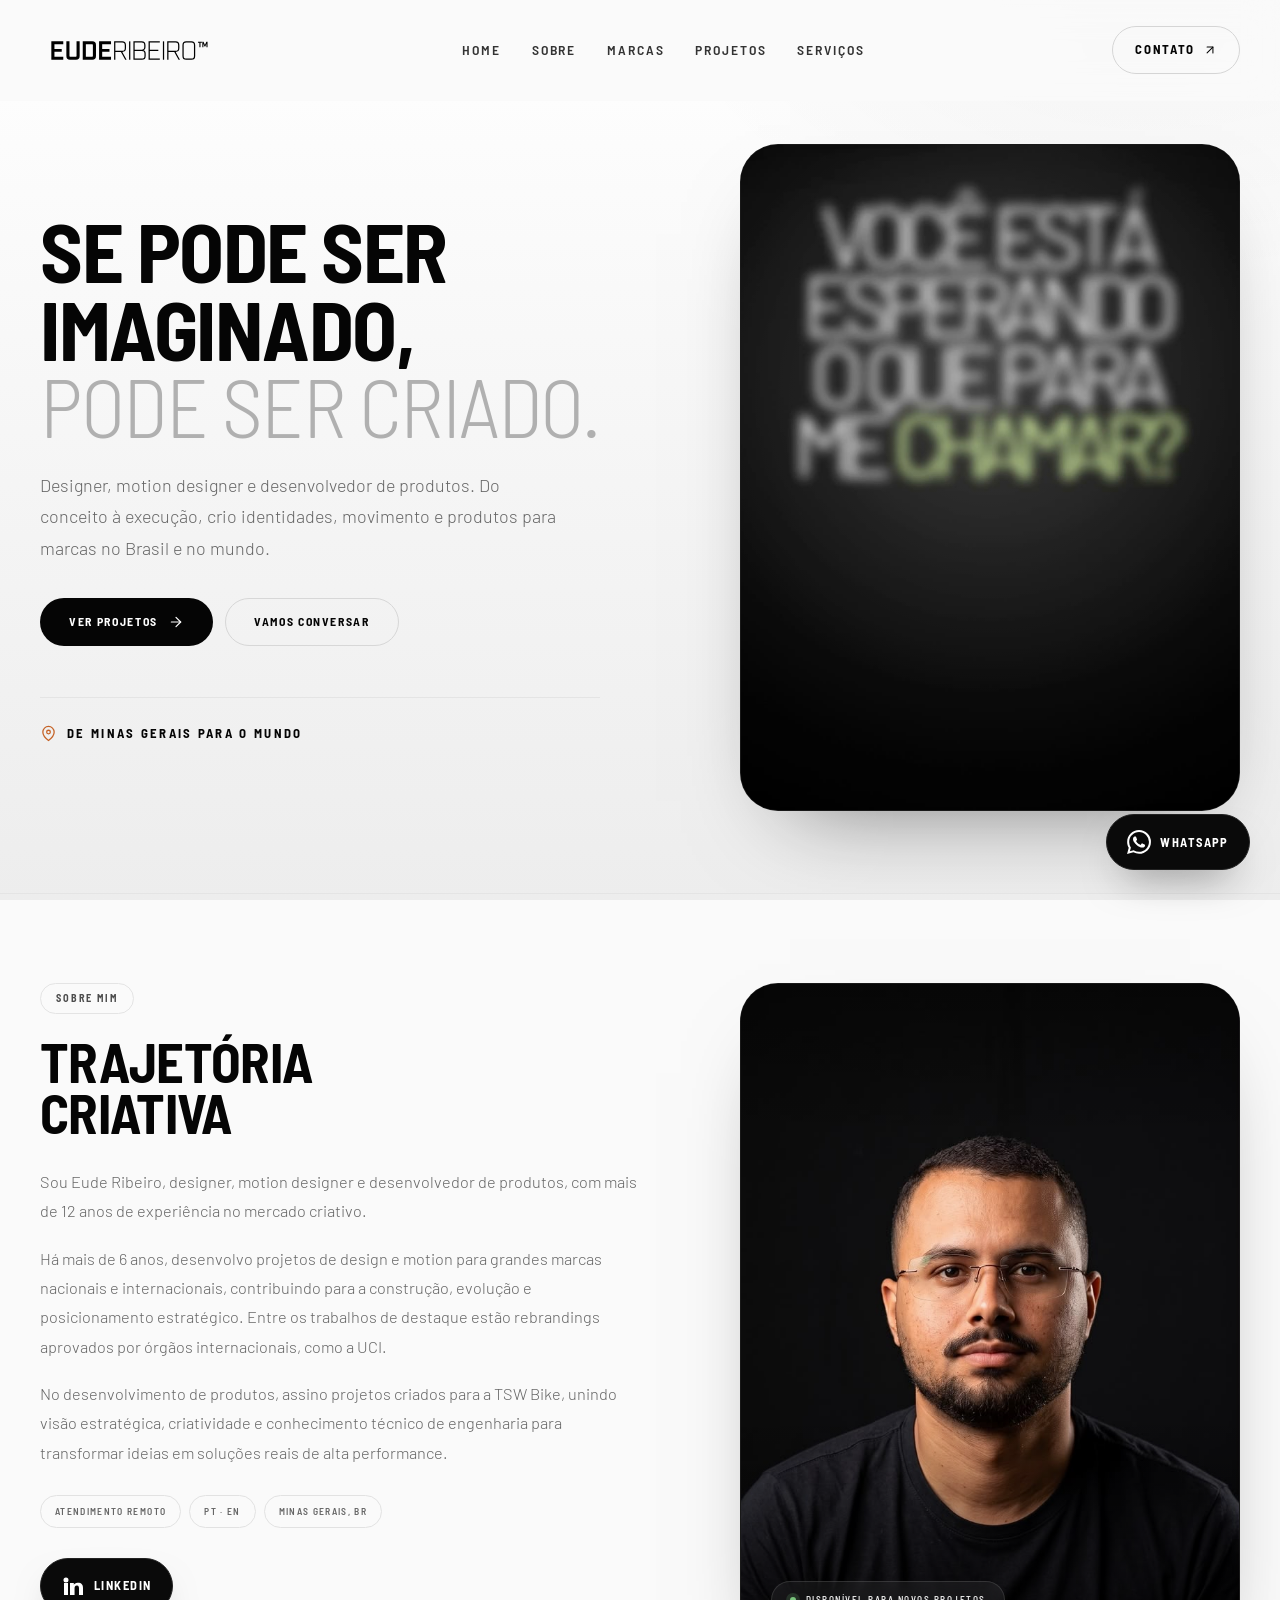
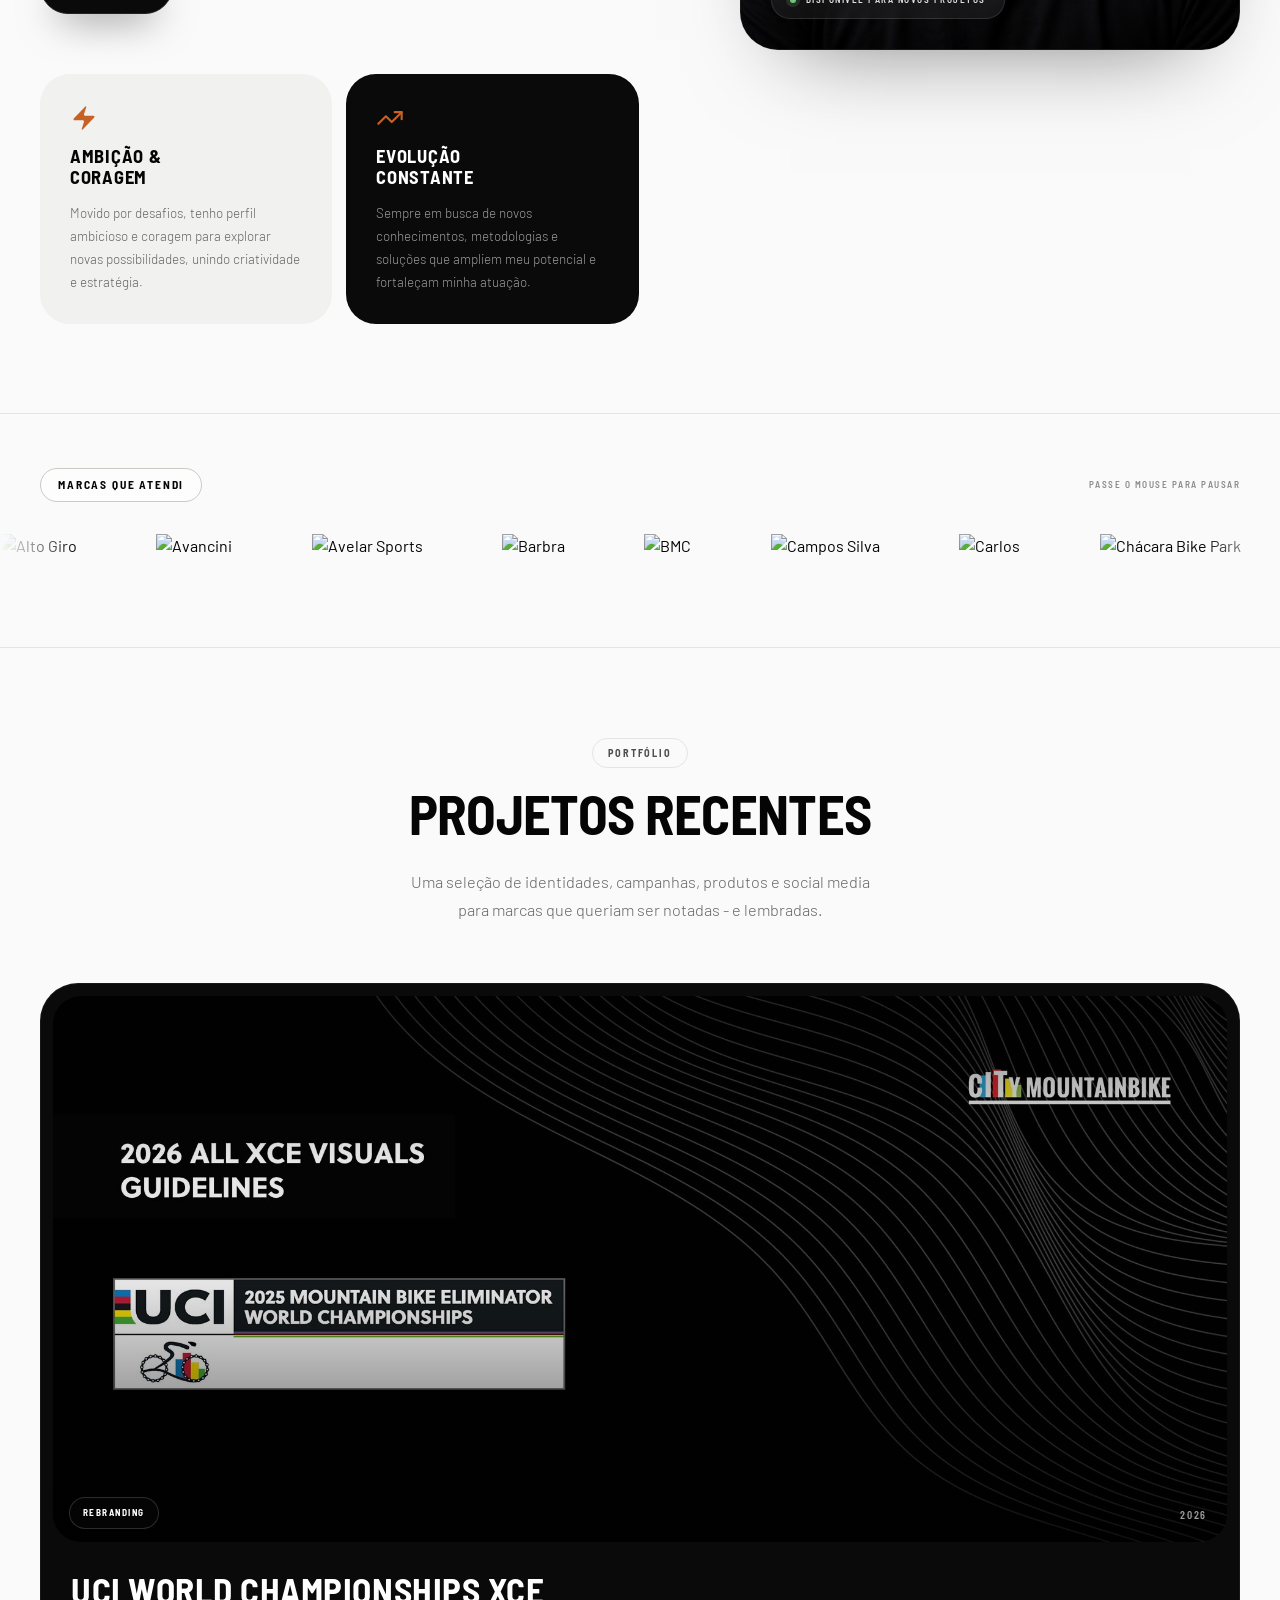
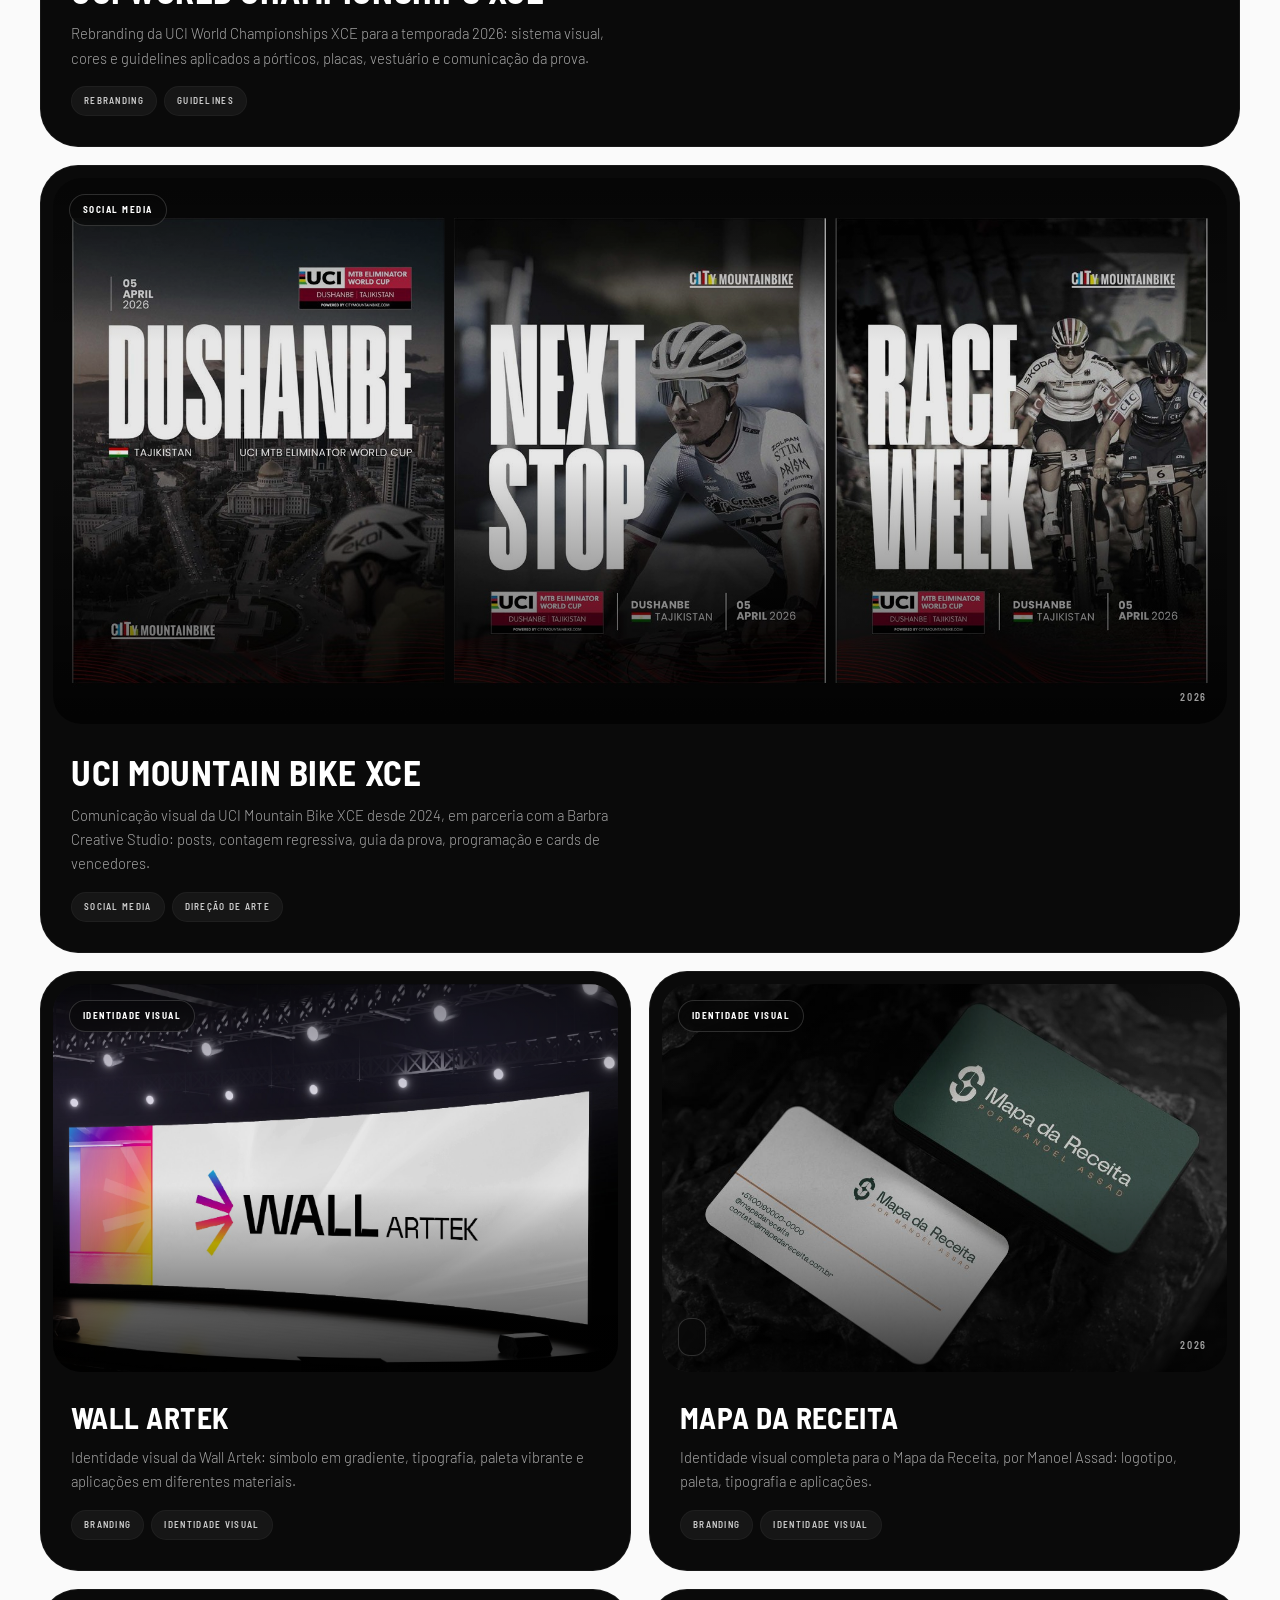
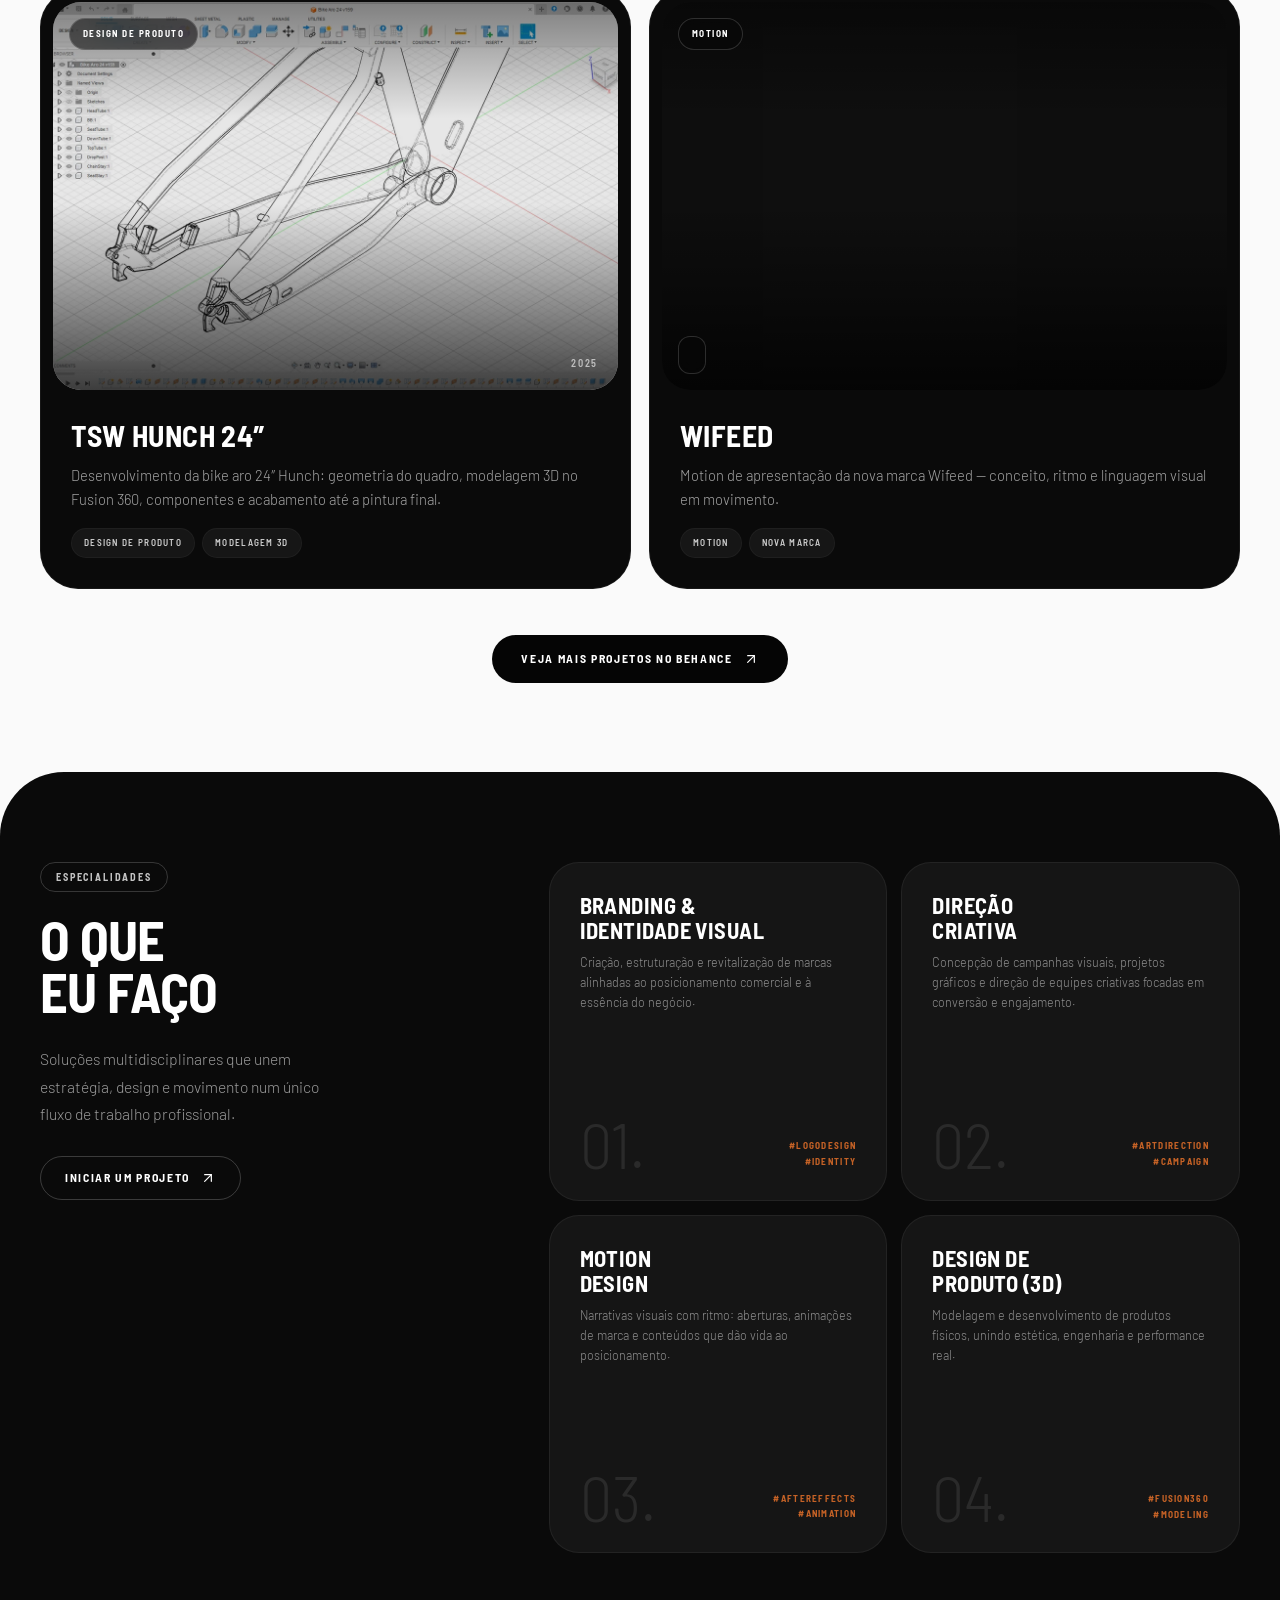
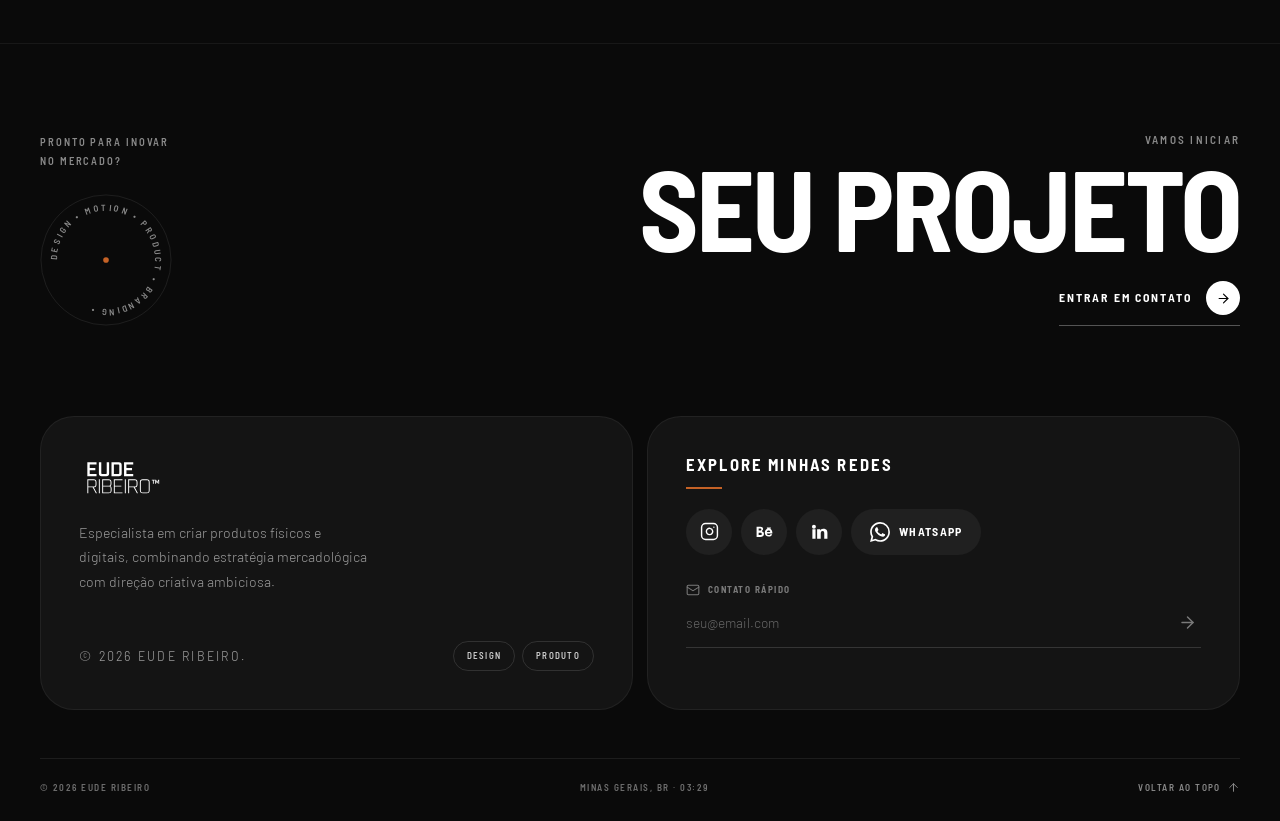
==== index.html @ 4e2e4e96 "Add files via upload" ====
<!DOCTYPE html>
<html lang="pt-BR">
<head>
  <meta charset="utf-8" />
  <meta name="viewport" content="width=device-width, initial-scale=1" />
  <title>Eude Ribeiro — Designer, Motion &amp; Product Dev.</title>
  <meta name="description" content="Portfólio de Eude Ribeiro — designer, motion designer e desenvolvedor de produtos. Mais de 12 anos criando identidades, campanhas e produtos para marcas nacionais e internacionais." />
  <meta name="author" content="Eude Ribeiro" />
  <meta name="robots" content="index, follow" />
  <meta name="theme-color" content="#FAFAFA" />
  <link rel="canonical" href="https://euderibeiro.com.br/" />

  <!-- Ativa os estados de animação apenas quando há JS -->
  <script>document.documentElement.classList.add("js");</script>

  <!-- Open Graph / Twitter -->
  <meta property="og:title" content="Eude Ribeiro — Designer, Motion &amp; Product Dev." />
  <meta property="og:description" content="Mais de 12 anos criando identidades, campanhas e produtos para marcas nacionais e internacionais." />
  <meta property="og:type" content="website" />
  <meta property="og:url" content="https://euderibeiro.com.br/" />
  <meta property="og:site_name" content="Eude Ribeiro™" />
  <meta property="og:locale" content="pt_BR" />
  <meta property="og:image" content="https://euderibeiro.com.br/og-image.png" />
  <meta property="og:image:width" content="1200" />
  <meta property="og:image:height" content="630" />
  <meta property="og:image:alt" content="Eude Ribeiro — designer, motion e desenvolvimento de produtos" />
  <meta name="twitter:card" content="summary_large_image" />
  <meta name="twitter:title" content="Eude Ribeiro — Designer, Motion &amp; Product Dev." />
  <meta name="twitter:description" content="Mais de 12 anos criando identidades, campanhas e produtos para marcas nacionais e internacionais." />
  <meta name="twitter:image" content="https://euderibeiro.com.br/og-image.png" />

  <link rel="icon" href="assets/favicon.svg" type="image/svg+xml" />
  <link rel="preconnect" href="https://fonts.googleapis.com" />
  <link rel="preconnect" href="https://fonts.gstatic.com" crossorigin />
  <link href="https://fonts.googleapis.com/css2?family=Barlow+Semi+Condensed:wght@300;400;500;600;700;800&family=Barlow:wght@300;400;500;600&display=swap" rel="stylesheet" />
  <link rel="stylesheet" href="styles.css" />
  <script src="script.js" defer></script>

  <script type="application/ld+json">
  {
    "@context": "https://schema.org",
    "@type": "Person",
    "name": "Eude Ribeiro",
    "alternateName": "Eude Ribeiro™",
    "jobTitle": "Designer, Motion Designer e Desenvolvedor de Produtos",
    "url": "https://euderibeiro.com.br/",
    "image": "https://euderibeiro.com.br/og-image.png",
    "email": "eudejoviano@gmail.com",
    "address": {
      "@type": "PostalAddress",
      "addressRegion": "Minas Gerais",
      "addressCountry": "BR"
    },
    "sameAs": [
      "https://www.instagram.com/euderibeiro_/",
      "https://www.behance.net/euderibeiro",
      "https://www.linkedin.com/in/eude-ribeiro-1aa4b9189"
    ],
    "knowsAbout": ["Direção criativa", "Branding", "Identidade visual", "Motion design", "Design de produto", "Modelagem 3D"]
  }
  </script>
</head>
<body>
  <a class="skip-link" href="#main">Pular para o conteúdo</a>

  <!-- Símbolos de ícones -->
  <svg class="sprite" aria-hidden="true" focusable="false" xmlns="http://www.w3.org/2000/svg">
    <symbol id="i-arrow-right" viewBox="0 0 24 24"><path d="M5 12h14"/><path d="m12 5 7 7-7 7"/></symbol>
    <symbol id="i-arrow-up-right" viewBox="0 0 24 24"><path d="M7 7h10v10"/><path d="M7 17 17 7"/></symbol>
    <symbol id="i-arrow-up" viewBox="0 0 24 24"><path d="M12 19V5"/><path d="m5 12 7-7 7 7"/></symbol>
    <symbol id="i-menu" viewBox="0 0 24 24"><path d="M4 6h16"/><path d="M4 12h16"/><path d="M4 18h16"/></symbol>
    <symbol id="i-close" viewBox="0 0 24 24"><path d="M18 6 6 18"/><path d="m6 6 12 12"/></symbol>
    <symbol id="i-chevron-left" viewBox="0 0 24 24"><path d="m15 18-6-6 6-6"/></symbol>
    <symbol id="i-chevron-right" viewBox="0 0 24 24"><path d="m9 18 6-6-6-6"/></symbol>
    <symbol id="i-maximize" viewBox="0 0 24 24"><path d="M15 3h6v6"/><path d="M9 21H3v-6"/><path d="M21 3l-7 7"/><path d="M3 21l7-7"/></symbol>
    <symbol id="i-trending-up" viewBox="0 0 24 24"><path d="M22 7 13.5 15.5 8.5 10.5 2 17"/><path d="M16 7h6v6"/></symbol>
    <symbol id="i-mail" viewBox="0 0 24 24"><rect x="2" y="4" width="20" height="16" rx="2"/><path d="m22 7-8.97 5.7a1.94 1.94 0 0 1-2.06 0L2 7"/></symbol>
    <symbol id="i-zap" viewBox="0 0 24 24"><path d="M4 14a1 1 0 0 1-.78-1.63l9.9-10.2a.5.5 0 0 1 .86.46l-1.92 6.02A1 1 0 0 0 13 10h7a1 1 0 0 1 .78 1.63l-9.9 10.2a.5.5 0 0 1-.86-.46l1.92-6.02A1 1 0 0 0 11 14z"/></symbol>
    <symbol id="i-pin" viewBox="0 0 24 24"><path d="M20 10c0 6-8 12-8 12S4 16 4 10a8 8 0 0 1 16 0Z"/><circle cx="12" cy="10" r="2.6"/></symbol>
    <symbol id="i-instagram" viewBox="0 0 24 24"><rect x="2" y="2" width="20" height="20" rx="5"/><path d="M16 11.37A4 4 0 1 1 12.63 8 4 4 0 0 1 16 11.37z"/><path d="M17.5 6.5h.01"/></symbol>
    <symbol id="i-linkedin" viewBox="0 0 24 24"><path d="M4.98 3.5a2.5 2.5 0 1 1 0 5 2.5 2.5 0 0 1 0-5zM3 9h4v12H3zM9 9h3.8v1.7h.05c.53-1 1.83-2.05 3.77-2.05C20.7 8.65 22 10.6 22 14v7h-4v-6.2c0-1.48-.03-3.38-2.06-3.38-2.06 0-2.38 1.6-2.38 3.27V21H9z"/></symbol>
    <symbol id="i-behance" viewBox="0 0 24 24"><path d="M8.84 11.1c.9-.43 1.4-1.22 1.4-2.3 0-2.03-1.5-2.9-3.5-2.9H2v13h4.9c2.3 0 4.4-1.1 4.4-3.7 0-1.6-.8-2.7-2.46-3.1zM4.6 8.3h2c.8 0 1.4.3 1.4 1.2 0 .9-.6 1.2-1.5 1.2h-1.9V8.3zm2.2 8.2H4.6v-2.9h2.3c1 0 1.7.4 1.7 1.5 0 1.1-.8 1.4-1.8 1.4zM21.9 13.3c0-2.9-1.6-5.1-4.6-5.1-2.9 0-4.9 2.1-4.9 5.1 0 3 1.9 5.1 5 5.1 2.2 0 3.8-1.1 4.3-3h-2.4c-.2.7-1 1.1-1.9 1.1-1.3 0-2.2-.7-2.4-2.1h6.9v-1.1zm-6.9-.8c.2-1.2 1-1.9 2.2-1.9 1.3 0 2 .8 2.1 1.9h-4.3zM15 6.9h5v1.4h-5z"/></symbol>
    <symbol id="i-whatsapp" viewBox="0 0 24 24"><path d="M17.472 14.382c-.297-.149-1.758-.867-2.03-.967-.273-.099-.471-.148-.67.15-.197.297-.767.966-.94 1.164-.173.199-.347.223-.644.075-.297-.15-1.255-.463-2.39-1.475-.883-.788-1.48-1.761-1.653-2.059-.173-.297-.018-.458.13-.606.134-.133.298-.347.446-.52.149-.174.198-.298.298-.497.099-.198.05-.371-.025-.52-.075-.149-.669-1.612-.916-2.207-.242-.579-.487-.5-.669-.51-.173-.008-.371-.01-.57-.01-.198 0-.52.074-.792.372-.272.297-1.04 1.016-1.04 2.479 0 1.462 1.065 2.875 1.213 3.074.149.198 2.096 3.2 5.077 4.487.709.306 1.262.489 1.694.625.712.227 1.36.195 1.871.118.571-.085 1.758-.719 2.006-1.413.248-.694.248-1.289.173-1.413-.074-.124-.272-.198-.57-.347m-5.421 7.403h-.004a9.87 9.87 0 0 1-5.031-1.378l-.361-.214-3.741.982.998-3.648-.235-.374a9.86 9.86 0 0 1-1.51-5.26c.001-5.45 4.436-9.884 9.888-9.884 2.64 0 5.122 1.03 6.988 2.898a9.825 9.825 0 0 1 2.893 6.994c-.003 5.45-4.437 9.884-9.885 9.884m8.413-18.297A11.815 11.815 0 0 0 12.05 0C5.495 0 .16 5.335.157 11.892c0 2.096.547 4.142 1.588 5.945L.057 24l6.305-1.654a11.882 11.882 0 0 0 5.683 1.448h.005c6.554 0 11.89-5.335 11.893-11.893a11.821 11.821 0 0 0-3.48-8.413Z"/></symbol>
  </svg>

  <!-- NAVEGAÇÃO -->
  <header class="site-nav" id="site-nav">
    <div class="wrap nav-inner">
      <a class="brand" href="#top" aria-label="Eude Ribeiro — início">
        <img src="assets/logo-eude-horizontal.svg" alt="Eude Ribeiro" width="461" height="135" />
      </a>

      <nav class="nav-links" aria-label="Navegação principal">
        <a href="#top">Home</a>
        <a href="#about">Sobre</a>
        <a href="#brands">Marcas</a>
        <a href="#works">Projetos</a>
        <a href="#services">Serviços</a>
      </nav>

      <div class="nav-meta">
        <a class="pill-link" href="#contact">
          Contato
          <svg class="icon" aria-hidden="true"><use href="#i-arrow-up-right"/></svg>
        </a>
      </div>

      <button class="nav-toggle" id="nav-toggle" type="button" aria-expanded="false" aria-controls="mobile-menu">
        <svg class="icon" aria-hidden="true"><use href="#i-menu"/></svg>
        <span>Menu</span>
      </button>
    </div>
  </header>

  <!-- MENU MOBILE -->
  <div class="mobile-menu" id="mobile-menu" aria-hidden="true">
    <div class="mobile-menu-inner">
      <div class="mobile-menu-head">
        <a class="mobile-brand" href="#top" aria-label="Eude Ribeiro — início">
          <img src="assets/logo-eude-horizontal.svg" alt="Eude Ribeiro" width="461" height="135" />
        </a>
        <button class="mobile-close" id="mobile-close" type="button" aria-label="Fechar menu">
          <svg class="icon" aria-hidden="true"><use href="#i-close"/></svg>
        </button>
      </div>

      <nav class="mobile-links" aria-label="Navegação mobile">
        <a href="#top"><span>01</span>Home</a>
        <a href="#about"><span>02</span>Sobre</a>
        <a href="#brands"><span>03</span>Marcas</a>
        <a href="#works"><span>04</span>Projetos</a>
        <a href="#services"><span>05</span>Serviços</a>
        <a href="#contact"><span>06</span>Contato</a>
      </nav>

      <div class="mobile-menu-foot">
        <a href="mailto:eudejoviano@gmail.com">eudejoviano@gmail.com</a>
        <div class="mobile-socials">
          <a href="https://www.instagram.com/euderibeiro_/" target="_blank" rel="noopener noreferrer" aria-label="Instagram"><svg class="icon" aria-hidden="true"><use href="#i-instagram"/></svg></a>
          <a href="https://www.behance.net/euderibeiro" target="_blank" rel="noopener noreferrer" aria-label="Behance"><svg class="icon icon--fill" aria-hidden="true"><use href="#i-behance"/></svg></a>
          <a href="https://www.linkedin.com/in/eude-ribeiro-1aa4b9189" target="_blank" rel="noopener noreferrer" aria-label="LinkedIn"><svg class="icon icon--fill" aria-hidden="true"><use href="#i-linkedin"/></svg></a>
        </div>
        <p>Minas Gerais, BR · PT / EN</p>
      </div>
    </div>
  </div>

  <main id="main">
    <span id="top" class="anchor-top" aria-hidden="true"></span>

    <!-- HERO -->
    <section class="hero" aria-label="Apresentação">
      <div class="wrap">
        <div class="hero-grid">
          <div class="hero-copy">
            <h1 class="hero-title">
              <span class="hero-line"><span class="hero-line-in">Se pode ser</span></span>
              <span class="hero-line"><span class="hero-line-in">imaginado,</span></span>
              <span class="hero-line"><span class="hero-line-in hero-line-in--muted">pode ser criado.</span></span>
            </h1>

            <p class="hero-sub">Designer, motion designer e desenvolvedor de produtos. Do conceito à execução, crio identidades, movimento e produtos para marcas no Brasil e no mundo.</p>

            <div class="hero-actions">
              <a class="btn btn--dark" href="#works">
                Ver projetos
                <svg class="icon" aria-hidden="true"><use href="#i-arrow-right"/></svg>
              </a>
              <a class="btn btn--ghost" href="#contact">Vamos conversar</a>
            </div>

            <p class="hero-place">
              <svg class="icon" aria-hidden="true"><use href="#i-pin"/></svg>
              De Minas Gerais para o mundo
            </p>
          </div>

          <div class="hero-visual">
            <div class="hero-glow" aria-hidden="true"></div>

            <!-- MOTION do topo em loop -->
            <video class="hero-motion" src="assets/video/hero-motion.mp4" poster="assets/video/hero-motion-poster.jpg" autoplay muted loop playsinline preload="auto" aria-hidden="true" tabindex="-1"></video>
          </div>
        </div>
      </div>
    </section>

    <!-- SOBRE -->
    <section class="section about" id="about">
      <div class="wrap">
        <div class="about-grid">
          <div class="reveal reveal--left">
            <span class="tag">Sobre mim</span>
            <h2 class="section-title">Trajetória<br />criativa</h2>

            <div class="about-texts">
              <p>Sou Eude Ribeiro, designer, motion designer e desenvolvedor de produtos, com mais de 12 anos de experiência no mercado criativo.</p>
              <p>Há mais de 6 anos, desenvolvo projetos de design e motion para grandes marcas nacionais e internacionais, contribuindo para a construção, evolução e posicionamento estratégico. Entre os trabalhos de destaque estão rebrandings aprovados por órgãos internacionais, como a UCI.</p>
              <p>No desenvolvimento de produtos, assino projetos criados para a TSW Bike, unindo visão estratégica, criatividade e conhecimento técnico de engenharia para transformar ideias em soluções reais de alta performance.</p>
            </div>

            <ul class="about-facts">
              <li>Atendimento remoto</li>
              <li>PT · EN</li>
              <li>Minas Gerais, BR</li>
            </ul>

            <a class="btn-social" href="https://www.linkedin.com/in/eude-ribeiro-1aa4b9189" target="_blank" rel="noopener noreferrer" aria-label="LinkedIn de Eude Ribeiro (abre em nova aba)">
              <svg class="icon icon--fill" aria-hidden="true"><use href="#i-linkedin"/></svg>
              <span class="btn-social-label">LinkedIn</span>
            </a>
          </div>

          <figure class="about-photo reveal reveal--scale">
            <div class="hero-photo">
              <img class="hero-photo-img" src="assets/eude-ribeiro.jpeg" alt="Retrato do designer Eude Ribeiro" width="714" height="1280" loading="lazy" decoding="async" />
            </div>
            <figcaption class="hero-status"><span class="pulse" aria-hidden="true"></span>Disponível para novos projetos</figcaption>
          </figure>

          <div class="about-cards">
            <article class="info-card reveal reveal--scale" style="--d: .05s">
              <svg class="icon icon--fill info-icon" aria-hidden="true"><use href="#i-zap"/></svg>
              <h3>Ambição &amp;<br />Coragem</h3>
              <p>Movido por desafios, tenho perfil ambicioso e coragem para explorar novas possibilidades, unindo criatividade e estratégia.</p>
            </article>

            <article class="info-card info-card--dark reveal reveal--scale" style="--d: .12s">
              <svg class="icon info-icon" aria-hidden="true"><use href="#i-trending-up"/></svg>
              <h3>Evolução<br />constante</h3>
              <p>Sempre em busca de novos conhecimentos, metodologias e soluções que ampliem meu potencial e fortaleçam minha atuação.</p>
            </article>
          </div>
        </div>
      </div>
    </section>

    <!-- MARCAS -->
    <section class="brands reveal" id="brands" aria-labelledby="brands-title">
      <div class="wrap brands-head">
        <span class="tag" id="brands-title">Marcas que atendi</span>
        <span class="brands-note">Passe o mouse para pausar</span>
      </div>

      <div class="marquee" role="region" aria-label="Marcas com as quais já trabalhei">
        <div class="marquee-track" id="marquee-track">
          <ul class="marquee-group" id="marquee-group">
            <li><img src="assets/brands/alto-giro.svg" alt="Alto Giro" height="56" loading="lazy" /></li>
            <li><img src="assets/brands/avancini.svg" alt="Avancini" height="56" loading="lazy" /></li>
            <li><img src="assets/brands/avelar.svg" alt="Avelar Sports" height="56" loading="lazy" /></li>
            <li><img src="assets/brands/barbra.svg" alt="Barbra" height="56" loading="lazy" /></li>
            <li><img src="assets/brands/bmc.svg" alt="BMC" height="56" loading="lazy" /></li>
            <li><img src="assets/brands/campos-silva.svg" alt="Campos Silva" height="56" loading="lazy" /></li>
            <li><img src="assets/brands/carlos.svg" alt="Carlos" height="56" loading="lazy" /></li>
            <li><img src="assets/brands/chacara-bk-pk.svg" alt="Chácara Bike Park" height="56" loading="lazy" /></li>
            <li><img src="assets/brands/cmb.svg" alt="CMB" height="56" loading="lazy" /></li>
            <li><img src="assets/brands/congresso-mineiro.svg" alt="Congresso Mineiro" height="56" loading="lazy" /></li>
            <li><img src="assets/brands/fuse.svg" alt="Fuse" height="56" loading="lazy" /></li>
            <li><img src="assets/brands/hotel-chacara.svg" alt="Hotel Chácara" height="56" loading="lazy" /></li>
            <li><img src="assets/brands/ibi.svg" alt="IBI" height="56" loading="lazy" /></li>
            <li><img src="assets/brands/ju-albuquerque.svg" alt="Ju Albuquerque" height="56" loading="lazy" /></li>
            <li><img src="assets/brands/mapa.svg" alt="Mapa da Receita" height="56" loading="lazy" /></li>
            <li><img src="assets/brands/mtb90.svg" alt="MTB90" height="56" loading="lazy" /></li>
            <li><img src="assets/brands/phama.svg" alt="Phama" height="56" loading="lazy" /></li>
            <li><img src="assets/brands/santo-luxo.svg" alt="Santo Luxo" height="56" loading="lazy" /></li>
            <li><img src="assets/brands/solifes.svg" alt="Solifes" height="56" loading="lazy" /></li>
            <li><img src="assets/brands/uci.svg" alt="UCI" height="56" loading="lazy" /></li>
            <li><img src="assets/brands/wall.svg" alt="Wall" height="56" loading="lazy" /></li>
            <li><img src="assets/brands/wifeed.svg" alt="Wifeed" height="56" loading="lazy" /></li>
            <li><img src="assets/brands/zeca.svg" alt="Zeca" height="56" loading="lazy" /></li>
          </ul>
        </div>
      </div>
    </section>

    <!-- PROJETOS -->
    <section class="section works" id="works">
      <div class="wrap">
        <div class="works-head reveal">
          <div class="works-head-inner">
            <span class="tag">Portfólio</span>
            <h2 class="section-title">Projetos recentes</h2>
            <p class="works-intro">Uma seleção de identidades, campanhas, produtos e social media para marcas que queriam ser notadas - e lembradas.</p>
          </div>
        </div>

        <div class="projects-grid">
          <!-- UCI World Championships XCE -->
          <a class="project project--wide reveal reveal--scale" href="#projeto-uci-worlds" data-project="worlds" aria-haspopup="dialog">
            <div class="project-cover project-cover--left">
              <img src="assets/projects/uci-worlds/cover.jpg" alt="Capa do guideline de identidade visual da UCI World Championships XCE 2026" width="1920" height="893" loading="lazy" decoding="async" />
              <span class="cover-grad" aria-hidden="true"></span>
              <span class="cover-badge">Rebranding</span>
              <span class="cover-year">2026</span>
              <span class="cover-open" aria-hidden="true"><svg class="icon"><use href="#i-maximize"/></svg></span>
            </div>
            <div class="project-body">
              <h3>UCI World Championships XCE</h3>
              <p class="project-desc">Rebranding da UCI World Championships XCE para a temporada 2026: sistema visual, cores e guidelines aplicados a pórticos, placas, vestuário e comunicação da prova.</p>
              <div class="project-tags">
                <span>Rebranding</span>
                <span>Guidelines</span>
              </div>
            </div>
          </a>

          <!-- UCI Mountain Bike XCE -->
          <a class="project project--wide reveal reveal--scale" href="#projeto-uci" data-project="uci" aria-haspopup="dialog">
            <div class="project-cover">
              <img src="assets/projects/uci/cover.jpg" alt="Posts de social media da etapa de Dushanbe, no Tajiquistão, da UCI MTB Eliminator World Cup" width="1920" height="893" loading="lazy" decoding="async" />
              <span class="cover-grad" aria-hidden="true"></span>
              <span class="cover-badge">Social media</span>
              <span class="cover-year">2026</span>
              <span class="cover-open" aria-hidden="true"><svg class="icon"><use href="#i-maximize"/></svg></span>
            </div>
            <div class="project-body">
              <h3>UCI Mountain Bike XCE</h3>
              <p class="project-desc">Comunicação visual da UCI Mountain Bike XCE desde 2024, em parceria com a Barbra Creative Studio: posts, contagem regressiva, guia da prova, programação e cards de vencedores.</p>
              <div class="project-tags">
                <span>Social media</span>
                <span>Direção de arte</span>
              </div>
            </div>
          </a>

          <!-- Wall Artek -->
          <a class="project reveal reveal--scale" href="#projeto-wall" data-project="wall" aria-haspopup="dialog">
            <div class="project-cover">
              <img src="assets/projects/wall/01.jpg" alt="Identidade visual da Wall Artek exibida em um painel de LED no palco" width="1920" height="1081" loading="lazy" decoding="async" />
              <span class="cover-grad" aria-hidden="true"></span>
              <span class="cover-badge">Identidade visual</span>
              <span class="cover-open" aria-hidden="true"><svg class="icon"><use href="#i-maximize"/></svg></span>
            </div>
            <div class="project-body">
              <h3>Wall Artek</h3>
              <p class="project-desc">Identidade visual da Wall Artek: símbolo em gradiente, tipografia, paleta vibrante e aplicações em diferentes materiais.</p>
              <div class="project-tags">
                <span>Branding</span>
                <span>Identidade visual</span>
              </div>
            </div>
          </a>

          <!-- Mapa da Receita -->
          <a class="project reveal reveal--scale" href="#projeto-mapa" data-project="mapa" aria-haspopup="dialog">
            <div class="project-cover">
              <img src="assets/projects/mapa/cover.jpg" alt="Cartões de visita da identidade visual Mapa da Receita" width="1280" height="720" loading="lazy" decoding="async" />
              <span class="cover-grad" aria-hidden="true"></span>
              <span class="cover-badge">Identidade visual</span>
              <span class="cover-brand"><img src="assets/brands/mapa.svg" alt="" aria-hidden="true" /></span>
              <span class="cover-year">2026</span>
              <span class="cover-open" aria-hidden="true"><svg class="icon"><use href="#i-maximize"/></svg></span>
            </div>
            <div class="project-body">
              <h3>Mapa da Receita</h3>
              <p class="project-desc">Identidade visual completa para o Mapa da Receita, por Manoel Assad: logotipo, paleta, tipografia e aplicações.</p>
              <div class="project-tags">
                <span>Branding</span>
                <span>Identidade visual</span>
              </div>
            </div>
          </a>

          <!-- TSW -->
          <a class="project reveal reveal--scale" href="#projeto-tsw" data-project="tsw" aria-haspopup="dialog">
            <div class="project-cover">
              <img src="assets/projects/tsw/03.webp" alt="Modelagem 3D do quadro da bike TSW Hunch aro 24 no Autodesk Fusion 360" width="1000" height="661" loading="lazy" decoding="async" />
              <span class="cover-grad" aria-hidden="true"></span>
              <span class="cover-badge">Design de produto</span>
              <span class="cover-year">2025</span>
              <span class="cover-open" aria-hidden="true"><svg class="icon"><use href="#i-maximize"/></svg></span>
            </div>
            <div class="project-body">
              <h3>TSW Hunch 24″</h3>
              <p class="project-desc">Desenvolvimento da bike aro 24″ Hunch: geometria do quadro, modelagem 3D no Fusion 360, componentes e acabamento até a pintura final.</p>
              <div class="project-tags">
                <span>Design de produto</span>
                <span>Modelagem 3D</span>
              </div>
            </div>
          </a>

          <!-- Wifeed -->
          <a class="project reveal reveal--scale" href="#projeto-wifeed" data-project="wifeed" aria-haspopup="dialog">
            <div class="project-cover">
              <video class="cover-video" muted loop playsinline preload="none" src="assets/video/wifeed-preview.mp4" aria-hidden="true" tabindex="-1"></video>
              <span class="cover-grad" aria-hidden="true"></span>
              <span class="cover-badge">Motion</span>
              <span class="cover-brand"><img src="assets/brands/wifeed.svg" alt="" aria-hidden="true" /></span>
              <span class="cover-open" aria-hidden="true"><svg class="icon"><use href="#i-maximize"/></svg></span>
            </div>
            <div class="project-body">
              <h3>Wifeed</h3>
              <p class="project-desc">Motion de apresentação da nova marca Wifeed — conceito, ritmo e linguagem visual em movimento.</p>
              <div class="project-tags">
                <span>Motion</span>
                <span>Nova marca</span>
              </div>
            </div>
          </a>
        </div>

        <div class="works-more reveal">
          <a class="btn btn--dark" href="https://www.behance.net/euderibeiro" target="_blank" rel="noopener noreferrer">
            Veja mais projetos no Behance
            <svg class="icon" aria-hidden="true"><use href="#i-arrow-up-right"/></svg>
          </a>
        </div>
      </div>
    </section>

    <!-- SERVIÇOS -->
    <section class="services" id="services">
      <div class="wrap">
        <div class="services-grid">
          <div class="services-intro reveal reveal--left">
            <span class="tag tag--dark">Especialidades</span>
            <h2 class="section-title">O que<br />eu faço</h2>
            <p>Soluções multidisciplinares que unem estratégia, design e movimento num único fluxo de trabalho profissional.</p>
            <a class="btn btn--line" href="#contact">
              Iniciar um projeto
              <svg class="icon" aria-hidden="true"><use href="#i-arrow-up-right"/></svg>
            </a>
          </div>

          <div class="services-cards">
            <article class="service-card reveal reveal--scale">
              <div>
                <h3>Branding &amp;<br />Identidade Visual</h3>
                <p class="service-desc">Criação, estruturação e revitalização de marcas alinhadas ao posicionamento comercial e à essência do negócio.</p>
              </div>
              <div class="service-foot">
                <span class="service-num" aria-hidden="true">01.</span>
                <p class="service-tags">#logodesign<br />#identity</p>
              </div>
            </article>

            <article class="service-card reveal reveal--scale">
              <div>
                <h3>Direção<br />Criativa</h3>
                <p class="service-desc">Concepção de campanhas visuais, projetos gráficos e direção de equipes criativas focadas em conversão e engajamento.</p>
              </div>
              <div class="service-foot">
                <span class="service-num" aria-hidden="true">02.</span>
                <p class="service-tags">#artdirection<br />#campaign</p>
              </div>
            </article>

            <article class="service-card reveal reveal--scale">
              <div>
                <h3>Motion<br />Design</h3>
                <p class="service-desc">Narrativas visuais com ritmo: aberturas, animações de marca e conteúdos que dão vida ao posicionamento.</p>
              </div>
              <div class="service-foot">
                <span class="service-num" aria-hidden="true">03.</span>
                <p class="service-tags">#aftereffects<br />#animation</p>
              </div>
            </article>

            <article class="service-card reveal reveal--scale">
              <div>
                <h3>Design de<br />Produto (3D)</h3>
                <p class="service-desc">Modelagem e desenvolvimento de produtos físicos, unindo estética, engenharia e performance real.</p>
              </div>
              <div class="service-foot">
                <span class="service-num" aria-hidden="true">04.</span>
                <p class="service-tags">#fusion360<br />#modeling</p>
              </div>
            </article>
          </div>
        </div>
      </div>
    </section>
  </main>

  <!-- RODAPÉ / CONTATO -->
  <footer class="site-footer" id="contact">
    <div class="wrap">
      <div class="footer-cta">
        <div class="footer-cta-left reveal reveal--left">
          <p class="footer-eyebrow">Pronto para inovar<br />no mercado?</p>
          <div class="spin-badge" aria-hidden="true">
            <svg viewBox="0 0 140 140">
              <defs>
                <path id="badge-circle" d="M70,70 m-52,0 a52,52 0 1,1 104,0 a52,52 0 1,1 -104,0" />
              </defs>
              <circle cx="70" cy="70" r="69" fill="none" stroke="rgba(255,255,255,.09)" />
              <g class="spin-badge-text">
                <text>
                  <textPath href="#badge-circle" startOffset="0">DESIGN • MOTION • PRODUCT • BRANDING • </textPath>
                </text>
              </g>
              <circle cx="70" cy="70" r="3" fill="#C56226" />
            </svg>
          </div>
        </div>

        <div class="footer-cta-right reveal reveal--right" style="--d: .08s">
          <p class="footer-kicker">Vamos iniciar</p>
          <h2 class="footer-title">Seu projeto</h2>
          <a class="footer-link" href="mailto:eudejoviano@gmail.com">
            Entrar em contato
            <span class="footer-link-icon"><svg class="icon" aria-hidden="true"><use href="#i-arrow-right"/></svg></span>
          </a>
        </div>
      </div>

      <div class="footer-cards">
        <article class="footer-card reveal reveal--scale">
          <div>
            <img class="footer-logo" src="assets/logo-eude-stacked.svg" alt="Eude Ribeiro" width="288" height="157" />
            <p>Especialista em criar produtos físicos e digitais, combinando estratégia mercadológica com direção criativa ambiciosa.</p>
          </div>
          <div class="footer-card-foot">
            <p class="footer-copy">© <span id="year">2026</span> Eude Ribeiro.</p>
            <div class="footer-chips">
              <span>Design</span>
              <span>Produto</span>
            </div>
          </div>
        </article>

        <article class="footer-card reveal reveal--scale" style="--d: .08s">
          <div>
            <h3 class="footer-card-title">Explore minhas redes</h3>
            <div class="socials">
              <a class="social-btn" href="https://www.instagram.com/euderibeiro_/" target="_blank" rel="noopener noreferrer" aria-label="Instagram">
                <svg class="icon" aria-hidden="true"><use href="#i-instagram"/></svg>
              </a>
              <a class="social-btn" href="https://www.behance.net/euderibeiro" target="_blank" rel="noopener noreferrer" aria-label="Behance">
                <svg class="icon icon--fill" aria-hidden="true"><use href="#i-behance"/></svg>
              </a>
              <a class="social-btn" href="https://www.linkedin.com/in/eude-ribeiro-1aa4b9189" target="_blank" rel="noopener noreferrer" aria-label="LinkedIn">
                <svg class="icon icon--fill" aria-hidden="true"><use href="#i-linkedin"/></svg>
              </a>
              <a class="social-btn social-btn--wa" href="https://wa.me/5533999024098?text=Ol%C3%A1%2C%20Eude!%20Vi%20seu%20portf%C3%B3lio%20e%20quero%20conversar%20sobre%20um%20projeto." target="_blank" rel="noopener noreferrer" aria-label="WhatsApp">
                <svg class="icon icon--fill" aria-hidden="true"><use href="#i-whatsapp"/></svg>
                <span class="social-btn-label">WhatsApp</span>
              </a>
            </div>
          </div>

          <form class="quick-form" id="quick-form" action="mailto:eudejoviano@gmail.com" method="post" enctype="text/plain" novalidate>
            <label class="quick-form-label" for="quick-email">
              <svg class="icon" aria-hidden="true"><use href="#i-mail"/></svg>
              Contato rápido
            </label>
            <div class="quick-form-row">
              <input id="quick-email" name="email" type="email" placeholder="seu@email.com" autocomplete="email" required />
              <button type="submit" aria-label="Enviar e-mail">
                <svg class="icon" aria-hidden="true"><use href="#i-arrow-right"/></svg>
              </button>
            </div>
            <p class="form-note" id="form-note" role="status" aria-live="polite"></p>
          </form>
        </article>
      </div>

      <div class="footer-bottom">
        <p>© <span id="year-2">2026</span> Eude Ribeiro</p>
        <p>Minas Gerais, BR · <span id="clock">--:--</span></p>
        <a href="#top">Voltar ao topo <svg class="icon" aria-hidden="true"><use href="#i-arrow-up"/></svg></a>
      </div>
    </div>
  </footer>

  <!-- WHATSAPP FLUTUANTE -->
  <a class="whatsapp-float" href="https://wa.me/5533999024098?text=Ol%C3%A1%2C%20Eude!%20Vi%20seu%20portf%C3%B3lio%20e%20quero%20conversar%20sobre%20um%20projeto." target="_blank" rel="noopener noreferrer" aria-label="Falar no WhatsApp: +55 33 99902-4098" title="+55 33 99902-4098">
    <svg class="icon icon--fill" aria-hidden="true"><use href="#i-whatsapp"/></svg>
    <span class="whatsapp-float-label">WhatsApp</span>
  </a>

  <!-- MODAL DE PROJETO -->
  <div class="modal" id="project-modal" role="dialog" aria-modal="true" aria-labelledby="modal-title" aria-hidden="true">
    <div class="modal-backdrop" data-close></div>

    <div class="modal-panel" role="document">
      <header class="modal-head">
        <div class="modal-head-copy">
          <p class="modal-kicker" id="modal-kicker"></p>
          <h2 id="modal-title"></h2>
        </div>
        <div class="modal-head-right">
          <span class="modal-count" id="modal-count" aria-live="polite"></span>
          <button class="modal-close" type="button" data-close aria-label="Fechar projeto">
            <svg class="icon" aria-hidden="true"><use href="#i-close"/></svg>
          </button>
        </div>
      </header>

      <div class="modal-media" id="modal-media"></div>

      <div class="modal-body" id="modal-body">
        <p class="modal-desc" id="modal-desc"></p>

        <dl class="modal-meta">
          <div><dt>Escopo</dt><dd id="modal-scope"></dd></div>
          <div><dt>Cliente</dt><dd id="modal-client"></dd></div>
          <div><dt>Ano</dt><dd id="modal-year"></dd></div>
        </dl>

        <div class="modal-actions">
          <a class="btn btn--orange" href="mailto:eudejoviano@gmail.com?subject=Quero%20um%20projeto%20como%20este">Quero algo assim <svg class="icon" aria-hidden="true"><use href="#i-arrow-up-right"/></svg></a>
          <a class="btn btn--line" id="modal-link" href="#" target="_blank" rel="noopener noreferrer" hidden>Ver no Behance <svg class="icon" aria-hidden="true"><use href="#i-arrow-up-right"/></svg></a>
        </div>
      </div>
    </div>
  </div>

  <noscript>
    <style>
      .reveal { opacity: 1; transform: none; }
      .mobile-menu { display: none; }
    </style>
  </noscript>
</body>
</html>
---- styles.css ----
/* ============================================================
   Eude Ribeiro — Portfólio
   styles.css
   ============================================================ */

:root {
  --bg: #fafafa;
  --ink: #050505;
  --dark: #0a0a0a;
  --card: #161616;
  --orange: #c56226;
  --orange-2: #8c3a0f;
  --muted: #666;
  --line: #e4e4e4;
  --font-display: "Barlow Semi Condensed", "Bahnschrift", "DIN Alternate", "Roboto Condensed", sans-serif;
  --font-text: "Barlow", "Bahnschrift", "Segoe UI", sans-serif;
}

/* ---------- Base ---------- */
*,
*::before,
*::after { box-sizing: border-box; }

html {
  scroll-behavior: smooth;
  scroll-padding-top: 110px;
  -webkit-text-size-adjust: 100%;
}

body {
  margin: 0;
  background-color: var(--bg);
  background-image:
    radial-gradient(52rem 34rem at 90% -6%, rgba(0, 0, 0, 0.04), transparent 62%),
    linear-gradient(180deg, #ffffff 0%, #f6f6f6 48%, #ededed 100%);
  background-repeat: no-repeat;
  background-attachment: fixed;
  color: var(--ink);
  font-family: var(--font-text);
  font-size: 16px;
  line-height: 1.5;
  overflow-x: clip;
  -webkit-font-smoothing: antialiased;
  text-rendering: optimizeLegibility;
}
@media (max-width: 767px) {
  body { background-attachment: scroll; }
}

img,
svg,
video { display: block; max-width: 100%; }
img,
video { height: auto; }
a { color: inherit; text-decoration: none; }
button { font: inherit; color: inherit; }
ul { margin: 0; padding: 0; list-style: none; }
h1, h2, h3, h4, p, figure { margin: 0; }

:focus-visible { outline: 2px solid var(--orange); outline-offset: 3px; }
::selection { background: var(--orange); color: #fff; }

.icon {
  width: 1em;
  height: 1em;
  fill: none;
  stroke: currentColor;
  stroke-width: 1.8;
  stroke-linecap: round;
  stroke-linejoin: round;
  flex: none;
}
.icon--fill { fill: currentColor; stroke: none; }
.sprite { position: absolute; width: 0; height: 0; overflow: hidden; }

.wrap {
  width: 100%;
  max-width: 1400px;
  margin-inline: auto;
  padding-inline: clamp(20px, 4vw, 40px);
}

.section { padding: clamp(56px, 7vw, 100px) 0; }

.anchor-top {
  position: absolute;
  top: 0;
  left: 0;
  width: 1px;
  height: 1px;
}

.skip-link {
  position: fixed;
  top: 12px;
  left: 12px;
  z-index: 300;
  padding: 10px 16px;
  border-radius: 999px;
  background: var(--dark);
  color: #fff;
  font-family: var(--font-display);
  font-size: 0.7rem;
  font-weight: 700;
  letter-spacing: 0.12em;
  text-transform: uppercase;
  transform: translateY(-160%);
  transition: transform 0.2s ease;
}
.skip-link:focus { transform: none; }

/* ---------- Componentes ---------- */
.tag {
  display: inline-flex;
  align-items: center;
  padding: 8px 15px;
  border: 1px solid var(--line);
  border-radius: 999px;
  font-family: var(--font-display);
  font-size: 0.64rem;
  font-weight: 700;
  letter-spacing: 0.18em;
  line-height: 1.2;
  text-transform: uppercase;
  color: #4d4d4d;
}
.tag--dark { border-color: rgba(255, 255, 255, 0.18); color: #c3c3c3; }

.eyebrow {
  display: flex;
  align-items: center;
  gap: 12px;
  margin: 0 0 22px;
  font-family: var(--font-display);
  font-size: 0.68rem;
  font-weight: 700;
  letter-spacing: 0.2em;
  text-transform: uppercase;
  color: var(--orange);
}
.eyebrow-line { width: 28px; height: 2px; background: currentColor; }

.section-title {
  font-family: var(--font-display);
  font-size: clamp(2.1rem, 4.4vw, 3.4rem);
  font-weight: 700;
  line-height: 0.95;
  letter-spacing: -0.012em;
  text-transform: uppercase;
  margin: 22px 0 28px;
}

.btn {
  display: inline-flex;
  align-items: center;
  justify-content: center;
  gap: 10px;
  padding: 15px 28px;
  border: 1px solid transparent;
  border-radius: 999px;
  font-family: var(--font-display);
  font-size: 0.74rem;
  font-weight: 700;
  letter-spacing: 0.14em;
  line-height: 1;
  text-transform: uppercase;
  cursor: pointer;
  transition: background 0.3s ease, color 0.3s ease, border-color 0.3s ease, transform 0.3s ease;
}
.btn .icon { width: 16px; height: 16px; }
.btn:hover { transform: translateY(-2px); }
.btn--dark { background: var(--ink); color: #fff; }
.btn--dark:hover { background: var(--orange); }
.btn--ghost { border-color: #d7d7d7; color: var(--ink); }
.btn--ghost:hover { background: #efefec; }
.btn--line { border-color: rgba(255, 255, 255, 0.2); color: #fff; padding: 13px 24px; }
.btn--line:hover { background: #fff; color: var(--ink); }
.btn--orange { background: var(--orange); color: #fff; }
.btn--orange:hover { background: #b3571f; }
.btn[hidden] { display: none; }

/* ---------- Reveal ---------- */
.reveal {
  transition:
    opacity 0.85s cubic-bezier(0.22, 1, 0.36, 1),
    transform 0.95s cubic-bezier(0.22, 1, 0.36, 1),
    clip-path 0.95s cubic-bezier(0.22, 1, 0.36, 1);
  transition-delay: var(--d, 0s);
}

/* Estados iniciais com :where() para manter especificidade baixa e não
   bloquear os transforms de hover depois que o elemento aparece */
html.js :where(.reveal) {
  opacity: 0;
  transform: translate3d(0, 34px, 0);
}
html.js :where(.reveal--left) { transform: translate3d(-40px, 0, 0); }
html.js :where(.reveal--right) { transform: translate3d(40px, 0, 0); }
html.js :where(.reveal--scale) { transform: translate3d(0, 26px, 0) scale(0.955); }

.reveal.is-in {
  opacity: 1;
  transform: none;
}

/* No mobile as entradas laterais viram subida vertical para não criar
   área de overflow nas bordas */
@media (max-width: 767px) {
  html.js :where(.reveal--left, .reveal--right):not(.is-in) {
    transform: translate3d(0, 30px, 0);
  }
}

/* Wipe de baixo para cima em títulos de seção (clip no filho para não
   zerar a área de interseção observada) */
html.js .works-head-inner {
  clip-path: inset(0 0 100% 0);
  transition: clip-path 1s cubic-bezier(0.22, 1, 0.36, 1) 0.06s;
}
html.js .works-head.is-in .works-head-inner {
  clip-path: inset(-2% -2% -2% -2%);
}

/* Zoom suave das capas ao entrar na tela */
@keyframes cover-in {
  from { transform: scale(1.07); }
  to { transform: scale(1); }
}
html.js .reveal.is-in .project-cover img,
html.js .reveal.is-in .project-cover video {
  animation: cover-in 1.25s cubic-bezier(0.19, 1, 0.22, 1) calc(var(--d, 0s) + 0.08s) backwards;
}

/* ---------- Navegação ---------- */
.site-nav {
  position: fixed;
  inset: 0 0 auto;
  z-index: 80;
  background: rgba(250, 250, 250, 0.88);
  -webkit-backdrop-filter: blur(16px);
  backdrop-filter: blur(16px);
  border-bottom: 1px solid transparent;
  transition: border-color 0.3s ease, box-shadow 0.3s ease;
}
.site-nav.is-scrolled {
  border-bottom-color: var(--line);
  box-shadow: 0 10px 30px -30px rgba(0, 0, 0, 0.45);
}

/* Nav entra junto com a abertura da página */
html.js .site-nav {
  opacity: 0;
  transform: translate3d(0, -14px, 0);
  transition:
    opacity 0.7s cubic-bezier(0.22, 1, 0.36, 1),
    transform 0.7s cubic-bezier(0.22, 1, 0.36, 1),
    border-color 0.3s ease,
    box-shadow 0.3s ease;
}
html.js body.is-loaded .site-nav {
  opacity: 1;
  transform: none;
  transition-delay: 0.06s, 0.06s, 0s, 0s;
}

.nav-inner {
  display: flex;
  align-items: center;
  gap: 24px;
  height: 100px;
}

.brand { display: flex; align-items: center; }
.brand img { height: clamp(44px, 4vw, 58px); width: auto; }

.nav-links {
  display: none;
  margin-inline: auto;
  gap: clamp(20px, 2.4vw, 34px);
  font-family: var(--font-display);
  font-size: 0.86rem;
  font-weight: 600;
  letter-spacing: 0.14em;
  text-transform: uppercase;
}
.nav-links a {
  position: relative;
  padding: 4px 0;
  color: #333;
  transition: color 0.25s ease;
}
.nav-links a::after {
  content: "";
  position: absolute;
  left: 0;
  right: 0;
  bottom: -2px;
  height: 1px;
  background: var(--orange);
  transform: scaleX(0);
  transform-origin: left;
  transition: transform 0.3s ease;
}
.nav-links a:hover { color: var(--orange); }
.nav-links a:hover::after { transform: scaleX(1); }

.nav-meta { display: none; align-items: center; gap: 22px; }

.pill-link {
  display: inline-flex;
  align-items: center;
  gap: 8px;
  padding: 13px 22px;
  border: 1px solid #d5d5d5;
  border-radius: 999px;
  font-family: var(--font-display);
  font-size: 0.8rem;
  font-weight: 700;
  letter-spacing: 0.13em;
  text-transform: uppercase;
  transition: background 0.3s ease, color 0.3s ease, border-color 0.3s ease;
}
.pill-link .icon { width: 14px; height: 14px; }
.pill-link:hover { background: var(--ink); color: #fff; border-color: var(--ink); }

.nav-toggle {
  display: inline-flex;
  align-items: center;
  gap: 8px;
  margin-left: auto;
  padding: 11px 18px;
  border: 1px solid #d5d5d5;
  border-radius: 999px;
  background: transparent;
  font-family: var(--font-display);
  font-size: 0.8rem;
  font-weight: 700;
  letter-spacing: 0.13em;
  text-transform: uppercase;
  cursor: pointer;
  transition: background 0.3s ease, color 0.3s ease;
}
.nav-toggle .icon { width: 16px; height: 16px; }
.nav-toggle:hover { background: var(--ink); color: #fff; }

@media (min-width: 1024px) {
  .nav-links { display: flex; }
  .nav-meta { display: flex; }
  .nav-toggle { display: none; }
}

/* ---------- Menu mobile ---------- */
.mobile-menu {
  position: fixed;
  inset: 0;
  z-index: 100;
  background: #080808;
  color: #fff;
  visibility: hidden;
  transform: translateY(-100%);
  transition: transform 0.5s cubic-bezier(0.7, 0, 0.2, 1), visibility 0.5s;
  overflow-y: auto;
}
.mobile-menu.is-open { visibility: visible; transform: none; }

.mobile-menu-inner {
  display: flex;
  flex-direction: column;
  min-height: 100svh;
  max-width: 880px;
  margin-inline: auto;
  padding: 16px clamp(20px, 5vw, 40px) 24px;
}

.mobile-menu-head {
  display: flex;
  align-items: center;
  justify-content: space-between;
  height: 76px;
  flex: none;
}
.mobile-brand img { height: 34px; width: auto; filter: brightness(0) invert(1); }
.mobile-close {
  display: grid;
  place-items: center;
  width: 46px;
  height: 46px;
  border: 1px solid rgba(255, 255, 255, 0.2);
  border-radius: 50%;
  background: transparent;
  color: #fff;
  cursor: pointer;
  transition: background 0.3s ease, border-color 0.3s ease;
}
.mobile-close:hover { background: var(--orange); border-color: var(--orange); }
.mobile-close .icon { width: 20px; height: 20px; }

.mobile-links {
  display: flex;
  flex-direction: column;
  gap: 2px;
  margin: auto 0;
  padding: 24px 0;
}
.mobile-links a {
  display: flex;
  align-items: baseline;
  gap: 16px;
  padding: 8px 0;
  font-family: var(--font-display);
  font-size: clamp(2rem, 9vw, 3.4rem);
  font-weight: 700;
  line-height: 1;
  letter-spacing: -0.01em;
  text-transform: uppercase;
  transition: color 0.25s ease, padding-left 0.25s ease;
}
.mobile-links a span {
  min-width: 22px;
  font-size: 0.6rem;
  font-weight: 600;
  letter-spacing: 0.2em;
  color: var(--orange);
}
.mobile-links a:hover { color: var(--orange); padding-left: 8px; }

.mobile-menu-foot {
  display: flex;
  flex-direction: column;
  gap: 14px;
  padding-top: 24px;
  border-top: 1px solid rgba(255, 255, 255, 0.1);
  font-size: 0.84rem;
  font-weight: 300;
  color: #b5b5b5;
}
.mobile-menu-foot > a { transition: color 0.25s ease; }
.mobile-menu-foot > a:hover { color: var(--orange); }
.mobile-socials { display: flex; gap: 10px; }
.mobile-socials a {
  display: grid;
  place-items: center;
  width: 42px;
  height: 42px;
  border: 1px solid rgba(255, 255, 255, 0.14);
  border-radius: 50%;
  transition: background 0.3s ease, border-color 0.3s ease;
}
.mobile-socials a:hover { background: var(--orange); border-color: var(--orange); }
.mobile-socials .icon { width: 18px; height: 18px; }
.mobile-menu-foot p {
  margin: 0;
  font-family: var(--font-display);
  font-size: 0.6rem;
  font-weight: 600;
  letter-spacing: 0.18em;
  text-transform: uppercase;
  color: #666;
}

body.menu-open { overflow: hidden; }

/* ---------- Hero ---------- */
.hero {
  position: relative;
  display: flex;
  align-items: center;
  min-height: 92svh;
  padding: clamp(120px, 16vh, 180px) 0 clamp(52px, 6.5vw, 82px);
  overflow: hidden;
}
.hero .wrap { position: relative; z-index: 2; width: 100%; }

.hero-grid {
  display: grid;
  align-items: center;
  gap: clamp(40px, 6vw, 64px);
}
.hero-copy { max-width: 640px; }

.hero-title {
  margin: 0 0 26px;
  font-family: var(--font-display);
  font-size: clamp(2.65rem, 6.6vw, 5.15rem);
  font-weight: 700;
  line-height: 0.92;
  letter-spacing: -0.018em;
  text-transform: uppercase;
}

.hero-line {
  display: block;
  overflow: hidden;
  padding: 0.02em 0 0.09em;
  margin-bottom: -0.09em;
}
.hero-line-in { display: block; }
.hero-line-in--muted { color: #b0b0b0; font-weight: 300; }

html.js .hero-line-in {
  transform: translate3d(0, 110%, 0);
  transition: transform 1.15s cubic-bezier(0.16, 1, 0.3, 1);
}
html.js .hero-line:nth-child(1) .hero-line-in { transition-delay: 0.12s; }
html.js .hero-line:nth-child(2) .hero-line-in { transition-delay: 0.22s; }
html.js .hero-line:nth-child(3) .hero-line-in { transition-delay: 0.32s; }
html.js body.is-loaded .hero-line-in { transform: none; }

.hero-sub {
  max-width: 33rem;
  margin: 0 0 34px;
  color: var(--muted);
  font-size: clamp(1rem, 1.4vw, 1.14rem);
  font-weight: 300;
  line-height: 1.75;
}

.hero-actions { display: flex; flex-wrap: wrap; gap: 12px; }

.hero-place {
  display: flex;
  flex-wrap: wrap;
  align-items: center;
  gap: 10px;
  max-width: 560px;
  margin-top: clamp(36px, 4vw, 52px);
  padding-top: 26px;
  border-top: 1px solid var(--line);
  font-family: var(--font-display);
  font-size: clamp(0.68rem, 1vw, 0.8rem);
  font-weight: 700;
  letter-spacing: 0.18em;
  text-transform: uppercase;
  color: var(--ink);
}
.hero-place .icon {
  width: 17px;
  height: 17px;
  color: var(--orange);
}

/* Entrada coreografada do hero */
html.js .hero-sub,
html.js .hero-actions,
html.js .hero-place {
  opacity: 0;
  transform: translate3d(0, 22px, 0);
  transition:
    opacity 0.9s cubic-bezier(0.22, 1, 0.36, 1),
    transform 0.9s cubic-bezier(0.22, 1, 0.36, 1);
}
html.js body.is-loaded .hero-sub {
  opacity: 1;
  transform: none;
  transition-delay: 0.46s;
}
html.js body.is-loaded .hero-actions {
  opacity: 1;
  transform: none;
  transition-delay: 0.58s;
}
html.js body.is-loaded .hero-place {
  opacity: 1;
  transform: none;
  transition-delay: 0.7s;
}

.hero-visual {
  position: relative;
  display: grid;
  place-items: center;
  width: 100%;
  max-width: 500px;
  aspect-ratio: 3 / 4;
  justify-self: end;
  border: 1px solid rgba(255, 255, 255, 0.07);
  border-radius: clamp(28px, 3vw, 38px);
  background: #070707;
  box-shadow: 0 40px 90px -50px rgba(0, 0, 0, 0.55);
  overflow: hidden;
  isolation: isolate;
}
.hero-glow {
  position: absolute;
  inset: 0;
  z-index: 2;
  background: radial-gradient(circle at 50% 38%, rgba(255, 255, 255, 0.1), transparent 62%);
  opacity: 0.8;
  mix-blend-mode: screen;
  pointer-events: none;
  transition: transform 0.8s ease;
}
.hero-visual:hover .hero-glow { transform: scale(1.16); }

/* Espaço reservado para o motion do topo */
.hero-visual .hero-motion,
.hero-visual video {
  position: absolute;
  inset: 0;
  z-index: 1;
  width: 100%;
  height: 100%;
  object-fit: cover;
  object-position: 50% 50%;
  background: #070707;
}

.hero-photo {
  position: absolute;
  inset: 0;
  z-index: 1;
  display: flex;
  align-items: center;
  justify-content: center;
  background: #070707;
}
.hero-photo-img {
  position: relative;
  z-index: 1;
  width: 100%;
  height: 100%;
  object-fit: cover;
  object-position: 50% 26%;
  opacity: 0.98;
  transition: transform 0.8s cubic-bezier(0.2, 0.7, 0.2, 1), opacity 0.4s ease;
}
.hero-visual:hover .hero-photo-img { transform: scale(1.02); opacity: 1; }
.hero-photo::after {
  content: "";
  position: absolute;
  inset: 0;
  z-index: 2;
  background: linear-gradient(
    180deg,
    rgba(0, 0, 0, 0.3) 0%,
    rgba(0, 0, 0, 0) 24%,
    rgba(0, 0, 0, 0) 64%,
    rgba(0, 0, 0, 0.6) 100%
  );
  pointer-events: none;
}

.hero-status {
  position: absolute;
  left: clamp(18px, 3vw, 30px);
  bottom: clamp(18px, 3vw, 30px);
  z-index: 3;
  display: inline-flex;
  align-items: center;
  gap: 10px;
  margin: 0;
  padding: 11px 18px;
  border: 1px solid rgba(255, 255, 255, 0.12);
  border-radius: 999px;
  background: rgba(255, 255, 255, 0.06);
  -webkit-backdrop-filter: blur(12px);
  backdrop-filter: blur(12px);
  color: #e8e8e8;
  font-family: var(--font-display);
  font-size: 0.58rem;
  font-weight: 600;
  letter-spacing: 0.16em;
  text-transform: uppercase;
}
.pulse {
  width: 6px;
  height: 6px;
  border-radius: 50%;
  background: #79c47c;
  box-shadow: 0 0 0 4px rgba(121, 196, 124, 0.16);
}

/* Entrada do painel do retrato */
html.js .hero-visual {
  opacity: 0;
  transform: translate3d(26px, 30px, 0) scale(0.985);
  transition:
    opacity 1s cubic-bezier(0.22, 1, 0.36, 1),
    transform 1.2s cubic-bezier(0.19, 1, 0.22, 1);
}
html.js body.is-loaded .hero-visual {
  opacity: 1;
  transform: none;
  transition-delay: 0.28s;
}
html.js .hero-status {
  opacity: 0;
  transform: translate3d(0, 14px, 0);
  transition:
    opacity 0.8s cubic-bezier(0.22, 1, 0.36, 1),
    transform 0.8s cubic-bezier(0.22, 1, 0.36, 1);
}
html.js body.is-loaded .hero-status {
  opacity: 1;
  transform: none;
  transition-delay: 0.95s;
}
@keyframes hero-photo-in {
  from { transform: scale(1.12); }
  to { transform: scale(1); }
}
html.js body.is-loaded .hero-photo-img {
  animation: hero-photo-in 1.5s cubic-bezier(0.19, 1, 0.22, 1) 0.36s backwards;
}

@media (min-width: 1024px) {
  .hero-grid { grid-template-columns: minmax(0, 1.02fr) minmax(0, 0.98fr); }
}
@media (max-width: 1023px) {
  .hero { min-height: auto; }
  .hero-copy { max-width: 680px; }
  .hero-visual { justify-self: stretch; max-width: 520px; }
}
@media (max-width: 600px) {
  .hero { padding-top: 122px; }
  .hero-title { font-size: clamp(2.55rem, 10.6vw, 3.4rem); }
  .hero-visual { max-width: none; }
  .hero-status { left: 14px; bottom: 14px; font-size: 0.52rem; padding: 9px 14px; }

  /* No celular o motion sobe para logo abaixo da frase principal */
  .hero-copy { display: contents; }
  .hero-grid { gap: 0; }
  .hero-title { order: 1; }
  .hero-visual { order: 2; margin: 2px 0 34px; }
  .hero-sub { order: 3; }
  .hero-actions { order: 4; }
  .hero-place { order: 5; }
}

/* ---------- Sobre ---------- */
.about { border-top: 1px solid var(--line); }
.about-grid { display: grid; align-items: start; gap: clamp(40px, 6vw, 60px); }

/* Retrato na seção Sobre — mesmo quadro do topo */
.about-photo {
  position: relative;
  width: 100%;
  max-width: 500px;
  aspect-ratio: 3 / 4;
  margin: 0;
  justify-self: end;
  border: 1px solid rgba(255, 255, 255, 0.07);
  border-radius: clamp(28px, 3vw, 38px);
  background: #070707;
  box-shadow: 0 40px 90px -50px rgba(0, 0, 0, 0.55);
  overflow: hidden;
  isolation: isolate;
}
.about-photo:hover .hero-photo-img { transform: scale(1.02); opacity: 1; }
.about-texts p {
  max-width: 38rem;
  margin: 0 0 18px;
  color: var(--muted);
  font-size: 1.02rem;
  font-weight: 300;
  line-height: 1.8;
}
.about-texts p:last-child { margin-bottom: 0; }

.about-facts { display: flex; flex-wrap: wrap; gap: 8px; margin-top: 28px; }
.about-facts li {
  padding: 8px 14px;
  border: 1px solid #e2e2e2;
  border-radius: 999px;
  font-family: var(--font-display);
  font-size: 0.6rem;
  font-weight: 600;
  letter-spacing: 0.14em;
  text-transform: uppercase;
  color: #666;
}

.about-cards { display: grid; gap: 14px; }
.info-card {
  display: flex;
  flex-direction: column;
  gap: 14px;
  min-height: 250px;
  padding: clamp(22px, 2.6vw, 30px);
  border-radius: 30px;
  background: #f1f1ef;
  transition: background 0.3s ease, transform 0.3s ease, box-shadow 0.3s ease;
}
.info-icon { width: 28px; height: 28px; margin-bottom: auto; color: var(--orange); }
.info-card h3 {
  font-family: var(--font-display);
  font-size: 1.15rem;
  font-weight: 700;
  line-height: 1.15;
  letter-spacing: 0.04em;
  text-transform: uppercase;
}
.info-card p { color: #666; font-size: 0.84rem; font-weight: 300; line-height: 1.7; }
.info-card--dark { background: var(--dark); color: #fff; }
.info-card--dark p { color: #9a9a9a; }
.info-card--dark:hover {
  transform: translateY(-6px);
  box-shadow: 0 30px 50px -35px rgba(0, 0, 0, 0.6);
}
.info-card:not(.info-card--dark):hover { background: #e9e9e6; transform: translateY(-3px); }

@media (min-width: 640px) {
  .about-cards { grid-template-columns: repeat(2, minmax(0, 1fr)); }
}
@media (max-width: 1023px) {
  .about-photo { max-width: 520px; justify-self: stretch; }
}
@media (max-width: 600px) {
  .about-photo { max-width: none; }
}
@media (min-width: 1024px) {
  .about-grid {
    grid-template-columns: minmax(0, 1.05fr) minmax(0, 0.95fr);
    grid-template-rows: auto auto;
  }
  .about-photo { grid-column: 2; grid-row: 1 / span 2; }
  .about-cards { grid-column: 1; grid-row: 2; }
}

/* ---------- Marcas ---------- */
.brands {
  padding: clamp(34px, 4.2vw, 54px) 0;
  background: transparent;
  border-top: 1px solid var(--line);
  border-bottom: 1px solid var(--line);
  overflow: hidden;
}
.brands-head {
  display: flex;
  align-items: center;
  justify-content: space-between;
  gap: 16px;
  margin-bottom: 32px;
}
.brands .tag {
  padding: 9px 17px;
  border-color: #cdc9c3;
  background: rgba(255, 255, 255, 0.6);
  color: var(--ink);
  font-size: 0.72rem;
  letter-spacing: 0.16em;
}
.brands-note {
  font-family: var(--font-display);
  font-size: 0.58rem;
  font-weight: 600;
  letter-spacing: 0.16em;
  text-transform: uppercase;
  color: #8a8a8a;
}

.marquee {
  overflow: hidden;
  -webkit-mask-image: linear-gradient(90deg, transparent, #000 6%, #000 94%, transparent);
  mask-image: linear-gradient(90deg, transparent, #000 6%, #000 94%, transparent);
}
.marquee-track { display: flex; width: max-content; }
.marquee.is-ready .marquee-track {
  animation: marquee var(--marquee-duration, 60s) linear infinite;
}
.marquee:hover .marquee-track { animation-play-state: paused; }
.marquee-group {
  display: flex;
  align-items: center;
  gap: clamp(46px, 6.2vw, 100px);
  padding-right: clamp(46px, 6.2vw, 100px);
}
.marquee-group img {
  width: auto;
  height: clamp(42px, 4.8vw, 60px);
  max-width: 230px;
  object-fit: contain;
  filter: none;
  opacity: 1;
  transition: transform 0.3s ease, opacity 0.3s ease;
}
.marquee-group img:hover { transform: translateY(-2px) scale(1.04); }

@keyframes marquee {
  from { transform: translateX(0); }
  to { transform: translateX(-50%); }
}

@media (max-width: 600px) {
  .brands-note { display: none; }
}

/* ---------- Projetos ---------- */
.works-head {
  max-width: 760px;
  margin: 0 auto clamp(36px, 5vw, 60px);
  text-align: center;
}
.works-head .section-title { margin-top: 20px; }
.works-intro {
  max-width: 52ch;
  margin: 18px auto 0;
  color: var(--muted);
  font-size: 1.02rem;
  font-weight: 300;
  line-height: 1.7;
}

.projects-grid { display: grid; gap: 18px; }

.works-more {
  display: flex;
  justify-content: center;
  margin-top: clamp(30px, 4vw, 46px);
}

.project {
  position: relative;
  display: flex;
  flex-direction: column;
  padding: 12px;
  border: 1px solid rgba(255, 255, 255, 0.06);
  border-radius: 38px;
  background: var(--dark);
  color: #fff;
  transition: transform 0.45s cubic-bezier(0.2, 0.7, 0.2, 1), box-shadow 0.45s ease;
}
.project:hover {
  transform: translateY(-6px);
  box-shadow: 0 40px 70px -50px rgba(0, 0, 0, 0.65);
}

.project-cover {
  position: relative;
  display: block;
  width: 100%;
  aspect-ratio: 4 / 3;
  border-radius: 28px;
  background: #101010;
  overflow: hidden;
  isolation: isolate;
}
.project-cover img,
.project-cover video {
  width: 100%;
  height: 100%;
  object-fit: cover;
  opacity: 0.9;
  transition: transform 0.8s cubic-bezier(0.2, 0.7, 0.2, 1), opacity 0.4s ease;
}
.project:hover .project-cover img,
.project:hover .project-cover video {
  transform: scale(1.035);
  opacity: 1;
}
.cover-video { background: #0f0f0f; }

/* Capa com arte alinhada à esquerda: no mobile o recorte preserva o título */
.project-cover--left img { object-position: left center; }
.project-cover--left .cover-badge { top: auto; bottom: 14px; }

.cover-grad {
  position: absolute;
  inset: 0;
  z-index: 1;
  background: linear-gradient(
    180deg,
    rgba(0, 0, 0, 0.42) 0%,
    rgba(0, 0, 0, 0) 30%,
    rgba(0, 0, 0, 0) 52%,
    rgba(0, 0, 0, 0.72) 100%
  );
}
.cover-badge {
  position: absolute;
  top: 16px;
  left: 16px;
  z-index: 2;
  padding: 8px 13px;
  border: 1px solid rgba(255, 255, 255, 0.16);
  border-radius: 999px;
  background: rgba(8, 8, 8, 0.55);
  -webkit-backdrop-filter: blur(10px);
  backdrop-filter: blur(10px);
  font-family: var(--font-display);
  font-size: 0.58rem;
  font-weight: 700;
  letter-spacing: 0.16em;
  text-transform: uppercase;
}
.cover-brand {
  position: absolute;
  left: 16px;
  bottom: 16px;
  z-index: 2;
  display: flex;
  align-items: center;
  padding: 9px 13px;
  border: 1px solid rgba(255, 255, 255, 0.16);
  border-radius: 12px;
  background: rgba(8, 8, 8, 0.58);
  -webkit-backdrop-filter: blur(8px);
  backdrop-filter: blur(8px);
}
.cover-brand img {
  width: auto;
  height: clamp(13px, 1.5vw, 18px);
  max-width: 150px;
  filter: brightness(0) invert(1);
  opacity: 0.95;
}
.cover-year {
  position: absolute;
  right: 20px;
  bottom: 19px;
  z-index: 2;
  font-family: var(--font-display);
  font-size: 0.64rem;
  font-weight: 600;
  letter-spacing: 0.16em;
  color: rgba(255, 255, 255, 0.62);
}
.cover-open {
  position: absolute;
  top: 14px;
  right: 14px;
  z-index: 2;
  display: grid;
  place-items: center;
  width: 44px;
  height: 44px;
  border: 1px solid rgba(255, 255, 255, 0.22);
  border-radius: 50%;
  background: rgba(255, 255, 255, 0.12);
  -webkit-backdrop-filter: blur(8px);
  backdrop-filter: blur(8px);
  opacity: 0;
  transform: scale(0.8);
  transition: opacity 0.3s ease, transform 0.3s ease;
}
.cover-open .icon { width: 18px; height: 18px; }
.project:hover .cover-open { opacity: 1; transform: scale(1); }
@media (hover: none) { .cover-open { display: none; } }

.project-body {
  display: flex;
  flex: 1;
  flex-direction: column;
  gap: 12px;
  padding: clamp(20px, 2.6vw, 30px) clamp(10px, 1.6vw, 18px) clamp(12px, 1.6vw, 18px);
}
.project-body h3 {
  font-family: var(--font-display);
  font-size: clamp(1.35rem, 2.4vw, 1.85rem);
  font-weight: 700;
  line-height: 1.05;
  letter-spacing: 0.015em;
  text-transform: uppercase;
}
.project--wide .project-body h3 { font-size: clamp(1.6rem, 3vw, 2.2rem); }
.project-desc {
  max-width: 70ch;
  color: #a3a3a3;
  font-size: 0.92rem;
  font-weight: 300;
  line-height: 1.65;
}
.project-tags {
  display: flex;
  flex-wrap: wrap;
  gap: 7px;
  margin-top: auto;
  padding-top: 4px;
}
.project-tags span {
  padding: 7px 12px;
  border: 1px solid rgba(255, 255, 255, 0.04);
  border-radius: 999px;
  background: rgba(255, 255, 255, 0.05);
  font-family: var(--font-display);
  font-size: 0.58rem;
  font-weight: 600;
  letter-spacing: 0.14em;
  text-transform: uppercase;
  color: #cfcfcf;
}

@media (min-width: 768px) {
  .projects-grid { grid-template-columns: repeat(2, minmax(0, 1fr)); }
  .project--wide { grid-column: 1 / -1; }
  .project-cover { aspect-ratio: 16 / 11; }
  .project--wide .project-cover { aspect-ratio: 2.15 / 1; }
}

/* ---------- Serviços ---------- */
.services {
  padding: clamp(56px, 7vw, 100px) 0;
  border-radius: clamp(32px, 5vw, 64px) clamp(32px, 5vw, 64px) 0 0;
  background: var(--dark);
  color: #fff;
}
.services-grid { display: grid; gap: clamp(40px, 6vw, 64px); }
.services-intro .section-title { margin-top: 22px; color: #fff; }
.services-intro > p {
  max-width: 34ch;
  margin: 0 0 28px;
  color: #9a9a9a;
  font-size: 0.98rem;
  font-weight: 300;
  line-height: 1.75;
}

.services-cards { display: grid; gap: 14px; }
.service-card {
  display: flex;
  flex-direction: column;
  justify-content: space-between;
  gap: 20px;
  aspect-ratio: 1 / 1;
  padding: clamp(20px, 2.4vw, 30px);
  border: 1px solid rgba(255, 255, 255, 0.06);
  border-radius: 30px;
  background: #151515;
  transition: background 0.3s ease, transform 0.3s ease;
}
.service-card:hover { background: #1d1d1d; transform: translateY(-5px); }
.service-card h3 {
  font-family: var(--font-display);
  font-size: clamp(1.1rem, 1.8vw, 1.4rem);
  font-weight: 700;
  line-height: 1.12;
  letter-spacing: 0.02em;
  text-transform: uppercase;
}
.service-desc {
  margin: 10px 0 0;
  color: #8f8f8f;
  font-size: 0.78rem;
  font-weight: 300;
  line-height: 1.6;
}
.service-foot {
  display: flex;
  align-items: flex-end;
  justify-content: space-between;
  gap: 12px;
}
.service-num {
  font-family: var(--font-display);
  font-size: clamp(2.7rem, 5vw, 4.2rem);
  font-weight: 300;
  line-height: 0.8;
  color: rgba(255, 255, 255, 0.09);
}
.service-tags {
  margin: 0;
  color: var(--orange);
  font-family: var(--font-display);
  font-size: 0.58rem;
  font-weight: 700;
  letter-spacing: 0.14em;
  line-height: 1.7;
  text-align: right;
  text-transform: uppercase;
}

@media (min-width: 560px) {
  .services-cards { grid-template-columns: repeat(2, minmax(0, 1fr)); }
}
@media (max-width: 400px) {
  .service-card { aspect-ratio: auto; min-height: 240px; }
}
@media (min-width: 1024px) {
  .services-grid { grid-template-columns: minmax(0, 0.9fr) minmax(0, 1.4fr); }
}

/* ---------- Rodapé ---------- */
.site-footer {
  padding: clamp(56px, 7vw, 88px) 0 26px;
  border-top: 1px solid rgba(255, 255, 255, 0.06);
  background: var(--dark);
  color: #fff;
}

.footer-cta {
  display: grid;
  align-items: end;
  gap: clamp(36px, 6vw, 60px);
  padding-bottom: clamp(48px, 7vw, 90px);
}
.footer-eyebrow {
  margin: 0 0 24px;
  color: #8a8a8a;
  font-family: var(--font-display);
  font-size: 0.66rem;
  font-weight: 600;
  letter-spacing: 0.18em;
  line-height: 1.8;
  text-transform: uppercase;
}
.spin-badge { width: 132px; height: 132px; }
.spin-badge svg { width: 100%; height: 100%; overflow: visible; }
.spin-badge text {
  fill: #8a8a8a;
  font-family: var(--font-display);
  font-size: 9.4px;
  font-weight: 600;
  letter-spacing: 0.28em;
}
.spin-badge-text {
  transform-origin: 70px 70px;
  animation: spin 20s linear infinite;
}
@keyframes spin { to { transform: rotate(360deg); } }

.footer-kicker {
  margin: 0 0 10px;
  color: #8a8a8a;
  font-family: var(--font-display);
  font-size: 0.7rem;
  font-weight: 600;
  letter-spacing: 0.2em;
  text-transform: uppercase;
}
.footer-title {
  margin: 0 0 28px;
  font-family: var(--font-display);
  font-size: clamp(2.8rem, 9vw, 8rem);
  font-weight: 700;
  line-height: 0.82;
  letter-spacing: -0.025em;
  text-transform: uppercase;
}
.footer-link {
  display: inline-flex;
  align-items: center;
  gap: 14px;
  padding-bottom: 10px;
  border-bottom: 1px solid rgba(255, 255, 255, 0.3);
  font-family: var(--font-display);
  font-size: 0.74rem;
  font-weight: 700;
  letter-spacing: 0.18em;
  text-transform: uppercase;
  transition: color 0.3s ease, border-color 0.3s ease;
}
.footer-link-icon {
  display: grid;
  place-items: center;
  width: 34px;
  height: 34px;
  border-radius: 50%;
  background: #fff;
  color: #000;
  transition: background 0.3s ease, color 0.3s ease, transform 0.3s ease;
}
.footer-link-icon .icon { width: 15px; height: 15px; }
.footer-link:hover { color: var(--orange); border-color: var(--orange); }
.footer-link:hover .footer-link-icon { background: var(--orange); color: #fff; transform: rotate(-45deg); }

.footer-cards { display: grid; gap: 14px; }
.footer-card {
  display: flex;
  flex-direction: column;
  justify-content: space-between;
  gap: 28px;
  min-height: 280px;
  padding: clamp(24px, 3vw, 38px);
  border: 1px solid rgba(255, 255, 255, 0.06);
  border-radius: 34px;
  background: #141414;
}
.footer-logo {
  width: auto;
  height: 46px;
  margin-bottom: 20px;
  filter: brightness(0) invert(1);
}
.footer-card p {
  max-width: 36ch;
  color: #9a9a9a;
  font-size: 0.88rem;
  font-weight: 300;
  line-height: 1.75;
}
.footer-card-foot {
  display: flex;
  flex-wrap: wrap;
  align-items: center;
  justify-content: space-between;
  gap: 14px;
}
.footer-copy {
  font-family: var(--font-display);
  font-size: 0.58rem;
  font-weight: 600;
  letter-spacing: 0.16em;
  text-transform: uppercase;
  color: #6f6f6f;
}
.footer-chips { display: flex; gap: 7px; }
.footer-chips span {
  padding: 7px 13px;
  border: 1px solid rgba(255, 255, 255, 0.12);
  border-radius: 999px;
  font-family: var(--font-display);
  font-size: 0.56rem;
  font-weight: 600;
  letter-spacing: 0.14em;
  text-transform: uppercase;
  color: #cfcfcf;
}
.footer-card-title {
  margin: 0 0 20px;
  font-family: var(--font-display);
  font-size: clamp(1.02rem, 1.3vw, 1.18rem);
  font-weight: 700;
  letter-spacing: 0.13em;
  line-height: 1.2;
  text-transform: uppercase;
  color: #fff;
}
.footer-card-title::after {
  content: "";
  display: block;
  width: 36px;
  height: 2px;
  margin-top: 12px;
  background: var(--orange);
}
.socials { display: flex; flex-wrap: wrap; gap: 9px; }
.social-btn {
  display: grid;
  place-items: center;
  width: 46px;
  height: 46px;
  border: 1px solid transparent;
  border-radius: 50%;
  background: rgba(255, 255, 255, 0.05);
  color: #fff;
  transition: background 0.3s ease, transform 0.3s ease;
}
.social-btn .icon { width: 19px; height: 19px; }
.social-btn:hover { background: var(--orange); transform: translateY(-3px); }

.social-btn--wa {
  display: inline-flex;
  align-items: center;
  gap: 9px;
  width: auto;
  padding: 0 18px;
  border-radius: 999px;
}
.social-btn--wa .icon { width: 20px; height: 20px; }
.social-btn-label {
  font-family: var(--font-display);
  font-size: 0.74rem;
  font-weight: 700;
  letter-spacing: 0.11em;
  text-transform: uppercase;
}

.quick-form { margin: 0; }
.quick-form-label {
  display: flex;
  align-items: center;
  gap: 8px;
  margin-bottom: 12px;
  color: #7a7a7a;
  font-family: var(--font-display);
  font-size: 0.58rem;
  font-weight: 700;
  letter-spacing: 0.16em;
  text-transform: uppercase;
}
.quick-form-label .icon { width: 14px; height: 14px; }
.quick-form-row {
  display: flex;
  align-items: center;
  gap: 10px;
  padding-bottom: 11px;
  border-bottom: 1px solid rgba(255, 255, 255, 0.14);
  transition: border-color 0.3s ease;
}
.quick-form-row:focus-within { border-color: var(--orange); }
.quick-form input {
  flex: 1;
  min-width: 0;
  padding: 2px 0;
  border: 0;
  outline: none;
  background: none;
  color: #fff;
  font-family: var(--font-text);
  font-size: 0.86rem;
  font-weight: 300;
}
.quick-form input::placeholder { color: #666; }
.quick-form button {
  display: grid;
  place-items: center;
  padding: 4px;
  border: 0;
  background: none;
  color: #7a7a7a;
  cursor: pointer;
  transition: color 0.3s ease, transform 0.3s ease;
}
.quick-form button .icon { width: 19px; height: 19px; }
.quick-form button:hover { color: var(--orange); transform: translateX(3px); }
.form-note {
  min-height: 1em;
  margin: 9px 0 0;
  color: #7a7a7a;
  font-size: 0.68rem;
  letter-spacing: 0.04em;
}
.form-note.is-error { color: #e08a5c; }
.form-note.is-success { color: #8fd493; }

.footer-bottom {
  display: flex;
  flex-wrap: wrap;
  align-items: center;
  justify-content: space-between;
  gap: 12px;
  margin-top: clamp(36px, 5vw, 48px);
  padding-top: 22px;
  border-top: 1px solid rgba(255, 255, 255, 0.08);
}
.footer-bottom p {
  font-family: var(--font-display);
  font-size: 0.58rem;
  font-weight: 600;
  letter-spacing: 0.16em;
  text-transform: uppercase;
  color: #6f6f6f;
}
.footer-bottom a {
  display: inline-flex;
  align-items: center;
  gap: 6px;
  color: #8a8a8a;
  font-family: var(--font-display);
  font-size: 0.58rem;
  font-weight: 600;
  letter-spacing: 0.16em;
  text-transform: uppercase;
  transition: color 0.3s ease;
}
.footer-bottom a .icon { width: 13px; height: 13px; }
.footer-bottom a:hover { color: var(--orange); }

@media (min-width: 900px) {
  .footer-cta { grid-template-columns: minmax(0, 1fr) auto; }
  .footer-cta-right { text-align: right; }
  .footer-cards { grid-template-columns: repeat(2, minmax(0, 1fr)); }
}

/* ---------- Botões sociais (WhatsApp flutuante / LinkedIn) ---------- */
.whatsapp-float,
.btn-social {
  display: inline-flex;
  align-items: center;
  gap: 9px;
  height: 56px;
  padding: 0 20px;
  border: 1px solid #222;
  border-radius: 999px;
  background: var(--dark);
  color: #fff;
  box-shadow: 0 20px 40px -18px rgba(0, 0, 0, 0.55);
  transition: transform 0.3s ease, background 0.3s ease, color 0.3s ease, opacity 0.3s ease;
}
.whatsapp-float {
  position: fixed;
  right: clamp(16px, 3vw, 30px);
  bottom: clamp(16px, 3vw, 30px);
  z-index: 75;
}
.whatsapp-float .icon,
.btn-social .icon { width: 24px; height: 24px; }
.whatsapp-float-label,
.btn-social-label {
  font-family: var(--font-display);
  font-size: 0.78rem;
  font-weight: 700;
  letter-spacing: 0.12em;
  text-transform: uppercase;
}
.whatsapp-float:hover,
.btn-social:hover { background: #fff; color: #000; transform: scale(1.06); }
body.modal-open .whatsapp-float,
body.menu-open .whatsapp-float { opacity: 0; pointer-events: none; }

/* LinkedIn na seção Sobre */
.btn-social { margin-top: 30px; }

@media (max-width: 600px) {
  .whatsapp-float,
  .btn-social { height: 50px; padding: 0 16px; gap: 8px; }
  .whatsapp-float .icon,
  .btn-social .icon { width: 21px; height: 21px; }
  .whatsapp-float-label,
  .btn-social-label { font-size: 0.7rem; letter-spacing: 0.1em; }
  .btn-social { margin-top: 24px; }
}

/* ---------- Modal de projeto ---------- */
.modal {
  position: fixed;
  inset: 0;
  z-index: 120;
  display: grid;
  place-items: center;
  padding: clamp(8px, 2vw, 20px);
  opacity: 0;
  visibility: hidden;
  transition: opacity 0.3s ease, visibility 0.3s;
}
.modal.is-open { opacity: 1; visibility: visible; }
.modal-backdrop {
  position: absolute;
  inset: 0;
  background: rgba(0, 0, 0, 0.9);
  -webkit-backdrop-filter: blur(8px);
  backdrop-filter: blur(8px);
}
.modal-panel {
  position: relative;
  z-index: 1;
  display: flex;
  flex-direction: column;
  width: min(1080px, 100%);
  max-height: 92svh;
  border: 1px solid rgba(255, 255, 255, 0.1);
  border-radius: 30px;
  background: #0f0f0f;
  color: #fff;
  box-shadow: 0 50px 100px -40px rgba(0, 0, 0, 0.8);
  overflow: hidden;
  transform: translateY(18px);
  transition: transform 0.4s cubic-bezier(0.2, 0.7, 0.2, 1);
}
.modal.is-open .modal-panel { transform: none; }

.modal-head {
  display: flex;
  flex: none;
  align-items: center;
  justify-content: space-between;
  gap: 16px;
  padding: 18px clamp(18px, 2.4vw, 28px);
  border-bottom: 1px solid rgba(255, 255, 255, 0.06);
}
.modal-head-copy { min-width: 0; }
.modal-kicker {
  margin: 0 0 3px;
  color: var(--orange);
  font-family: var(--font-display);
  font-size: 0.58rem;
  font-weight: 700;
  letter-spacing: 0.18em;
  text-transform: uppercase;
}
#modal-title {
  overflow: hidden;
  font-family: var(--font-display);
  font-size: clamp(1.15rem, 2.4vw, 1.6rem);
  font-weight: 700;
  line-height: 1.1;
  letter-spacing: 0.02em;
  text-overflow: ellipsis;
  text-transform: uppercase;
  white-space: nowrap;
}
.modal-head-right { display: flex; flex: none; align-items: center; gap: 12px; }
.modal-count {
  color: #8a8a8a;
  font-family: var(--font-display);
  font-size: 0.62rem;
  font-weight: 600;
  letter-spacing: 0.14em;
  white-space: nowrap;
}
.modal-close {
  display: grid;
  place-items: center;
  width: 42px;
  height: 42px;
  border: 0;
  border-radius: 50%;
  background: rgba(255, 255, 255, 0.07);
  color: #fff;
  cursor: pointer;
  transition: background 0.3s ease, transform 0.3s ease;
}
.modal-close .icon { width: 18px; height: 18px; }
.modal-close:hover { background: var(--orange); transform: rotate(90deg); }

.modal-media { flex: none; min-height: 180px; background: #050505; }
.gallery {
  --gallery-h: min(46svh, 500px);
  position: relative;
  display: flex;
  align-items: center;
  justify-content: center;
  width: 100%;
  height: var(--gallery-h);
  background: #050505;
}
.gallery img {
  display: block;
  width: auto;
  height: auto;
  max-width: 100%;
  max-height: var(--gallery-h);
  object-fit: contain;
}
.gallery video {
  width: 100%;
  height: var(--gallery-h);
  object-fit: contain;
  background: #000;
}
.gallery-nav {
  position: absolute;
  top: 50%;
  z-index: 2;
  display: grid;
  place-items: center;
  width: 44px;
  height: 44px;
  border: 1px solid rgba(255, 255, 255, 0.22);
  border-radius: 50%;
  background: rgba(0, 0, 0, 0.5);
  -webkit-backdrop-filter: blur(8px);
  backdrop-filter: blur(8px);
  color: #fff;
  cursor: pointer;
  transform: translateY(-50%);
  transition: background 0.25s ease, border-color 0.25s ease;
}
.gallery-nav .icon { width: 20px; height: 20px; }
.gallery-nav:hover { background: var(--orange); border-color: var(--orange); }
.gallery-prev { left: 14px; }
.gallery-next { right: 14px; }

.modal-body {
  padding: clamp(20px, 2.6vw, 28px);
  overflow-y: auto;
  overscroll-behavior: contain;
}
.modal-desc {
  max-width: 72ch;
  margin: 0 0 20px;
  color: #b3b3b3;
  font-size: 0.95rem;
  font-weight: 300;
  line-height: 1.75;
}
.modal-meta {
  display: flex;
  flex-wrap: wrap;
  gap: 14px 34px;
  margin: 0 0 24px;
  padding-top: 18px;
  border-top: 1px solid rgba(255, 255, 255, 0.08);
}
.modal-meta div { min-width: 110px; }
.modal-meta dt {
  margin-bottom: 4px;
  color: #6f6f6f;
  font-family: var(--font-display);
  font-size: 0.54rem;
  font-weight: 700;
  letter-spacing: 0.16em;
  text-transform: uppercase;
}
.modal-meta dd {
  margin: 0;
  color: #dcdcdc;
  font-size: 0.84rem;
  font-weight: 400;
  line-height: 1.4;
}
.modal-actions {
  display: flex;
  flex-wrap: wrap;
  gap: 12px;
}
.modal-body::-webkit-scrollbar { width: 6px; }.modal-body::-webkit-scrollbar-track { background: transparent; }
.modal-body::-webkit-scrollbar-thumb { border-radius: 99px; background: var(--orange); }

@media (max-width: 560px) {
  .modal-panel { max-height: 94svh; border-radius: 22px; }
  .modal-head { padding: 14px 16px; }
  #modal-title { font-size: 1rem; }
  .modal-count { display: none; }
  .gallery { --gallery-h: 38svh; }
  .gallery-nav { width: 38px; height: 38px; }
  .gallery-prev { left: 8px; }
  .gallery-next { right: 8px; }
  .modal-body { padding: 18px 16px 22px; }
}

/* ---------- 404 ---------- */
.error-page {
  display: grid;
  place-items: center;
  min-height: 100svh;
  padding: 96px 0 60px;
  background: var(--bg);
}
.error-header {
  position: absolute;
  top: 0;
  left: 0;
  right: 0;
  z-index: 2;
  display: flex;
  align-items: center;
  justify-content: space-between;
  height: 88px;
  padding-inline: clamp(20px, 4vw, 40px);
}
.error-header img { height: 20px; width: auto; }
.error-header a:last-child {
  font-family: var(--font-display);
  font-size: 0.66rem;
  font-weight: 700;
  letter-spacing: 0.16em;
  text-transform: uppercase;
}
.error-header a:last-child:hover { color: var(--orange); }
.error-card {
  position: relative;
  width: min(780px, calc(100% - 40px));
  padding: clamp(28px, 5vw, 64px);
  border: 1px solid var(--line);
  border-radius: 36px;
  background: #fff;
  overflow: hidden;
}
.error-card::after {
  content: "";
  position: absolute;
  right: -18%;
  bottom: -45%;
  width: 65%;
  aspect-ratio: 1;
  border-radius: 50%;
  background: rgba(197, 98, 38, 0.08);
}
.error-code {
  margin: 18px 0 8px;
  font-family: var(--font-display);
  font-size: clamp(5rem, 18vw, 9rem);
  font-weight: 700;
  line-height: 0.85;
  letter-spacing: -0.04em;
  color: transparent;
  -webkit-text-stroke: 1.5px rgba(0, 0, 0, 0.18);
}
.error-card h1 {
  position: relative;
  z-index: 1;
  margin: 0 0 12px;
  font-family: var(--font-display);
  font-size: clamp(1.4rem, 3.4vw, 2rem);
  text-transform: uppercase;
}
.error-card p {
  position: relative;
  z-index: 1;
  max-width: 46ch;
  margin: 0 0 26px;
  color: var(--muted);
  font-weight: 300;
  line-height: 1.7;
}
.error-actions {
  position: relative;
  z-index: 1;
  display: flex;
  flex-wrap: wrap;
  gap: 10px;
}
.error-brand { position: relative; z-index: 1; margin-top: 32px; }
.error-brand img { width: auto; height: 28px; }

/* ---------- Movimento reduzido ---------- */
@media (prefers-reduced-motion: reduce) {
  html { scroll-behavior: auto; }
  html.js .reveal,
  html.js .works-head-inner,
  html.js .site-nav,
  html.js .hero-sub,
  html.js .hero-actions,
  html.js .hero-place,
  html.js .hero-visual,
  html.js .hero-status,
  html.js .hero-line-in {
    opacity: 1 !important;
    transform: none !important;
    clip-path: none !important;
    transition: none !important;
    animation: none !important;
  }
  .marquee.is-ready .marquee-track { animation: none; }
  .spin-badge-text { animation: none; }
  .hero-glow,
  .hero-photo-img,
  .project-cover img,
  .project-cover video { transition: none; }
  html.js body.is-loaded .hero-photo-img,
  html.js .reveal.is-in .project-cover img,
  html.js .reveal.is-in .project-cover video { animation: none !important; }
}
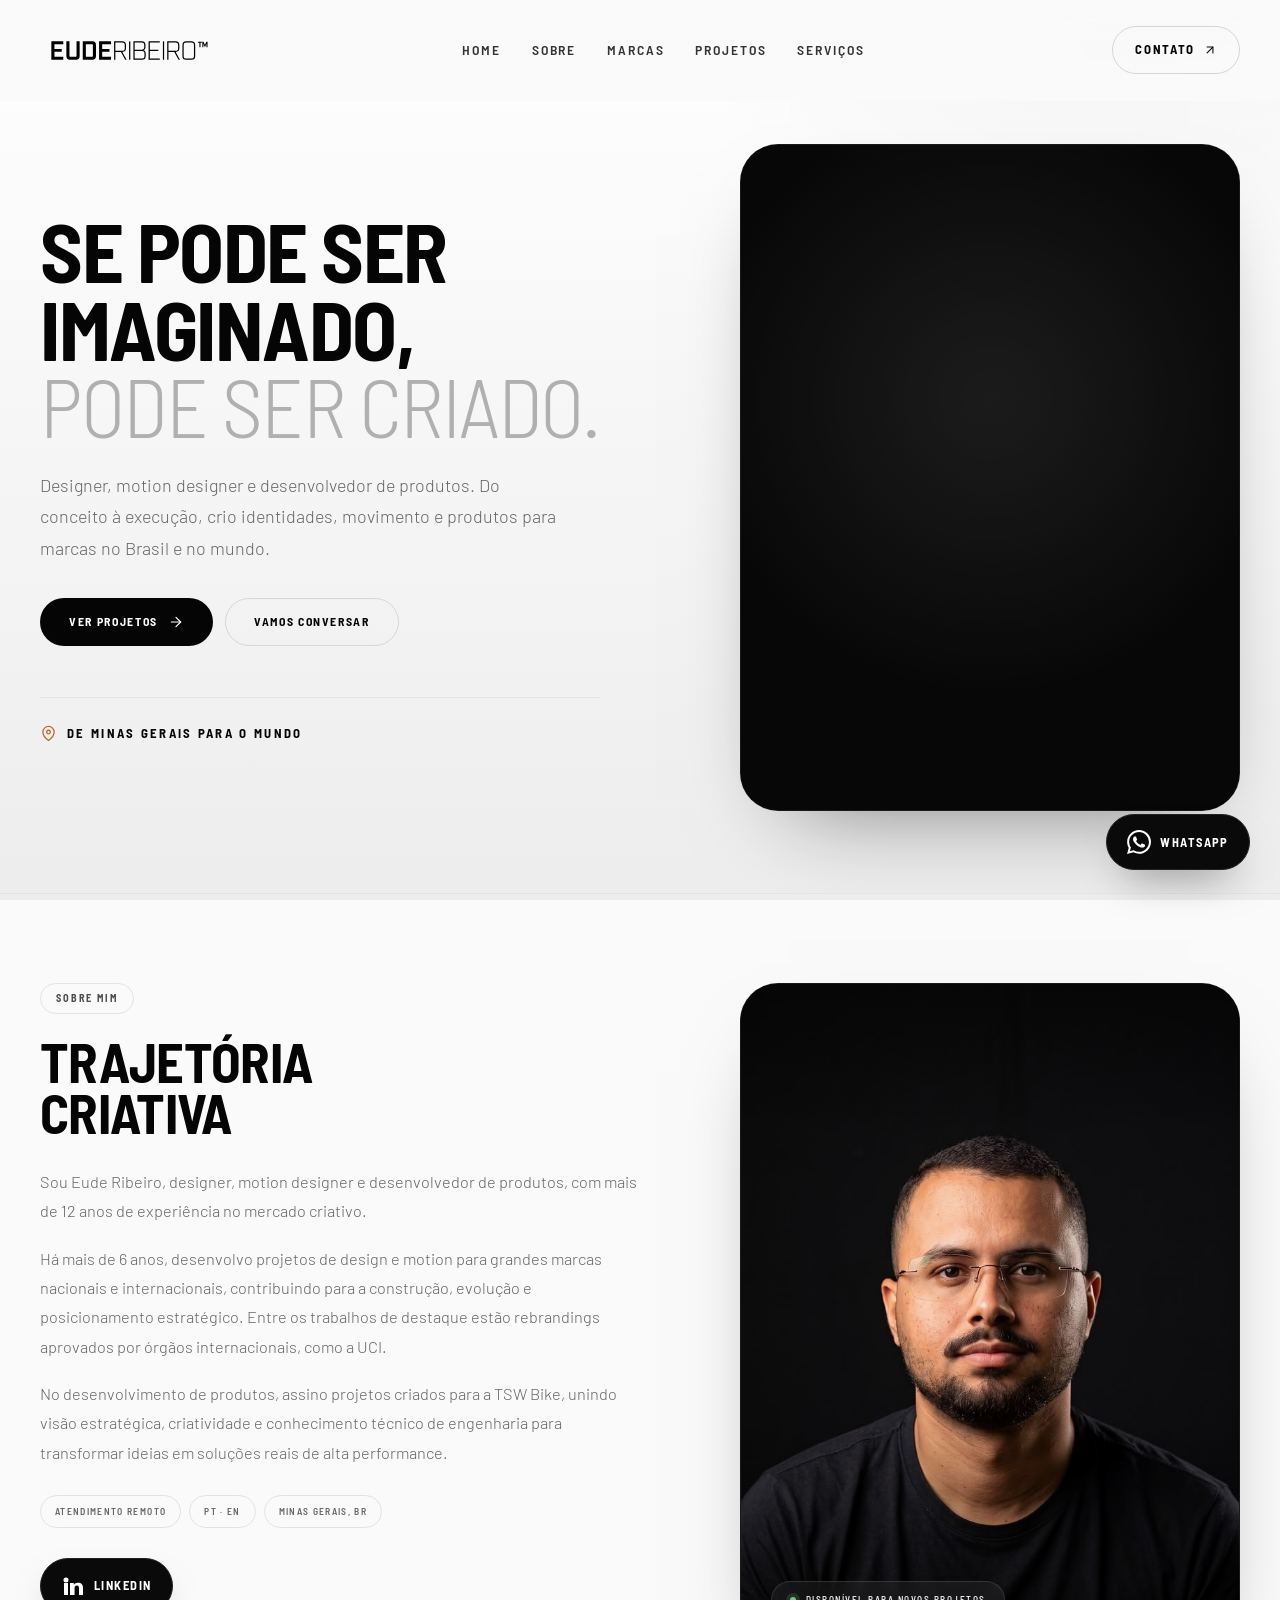
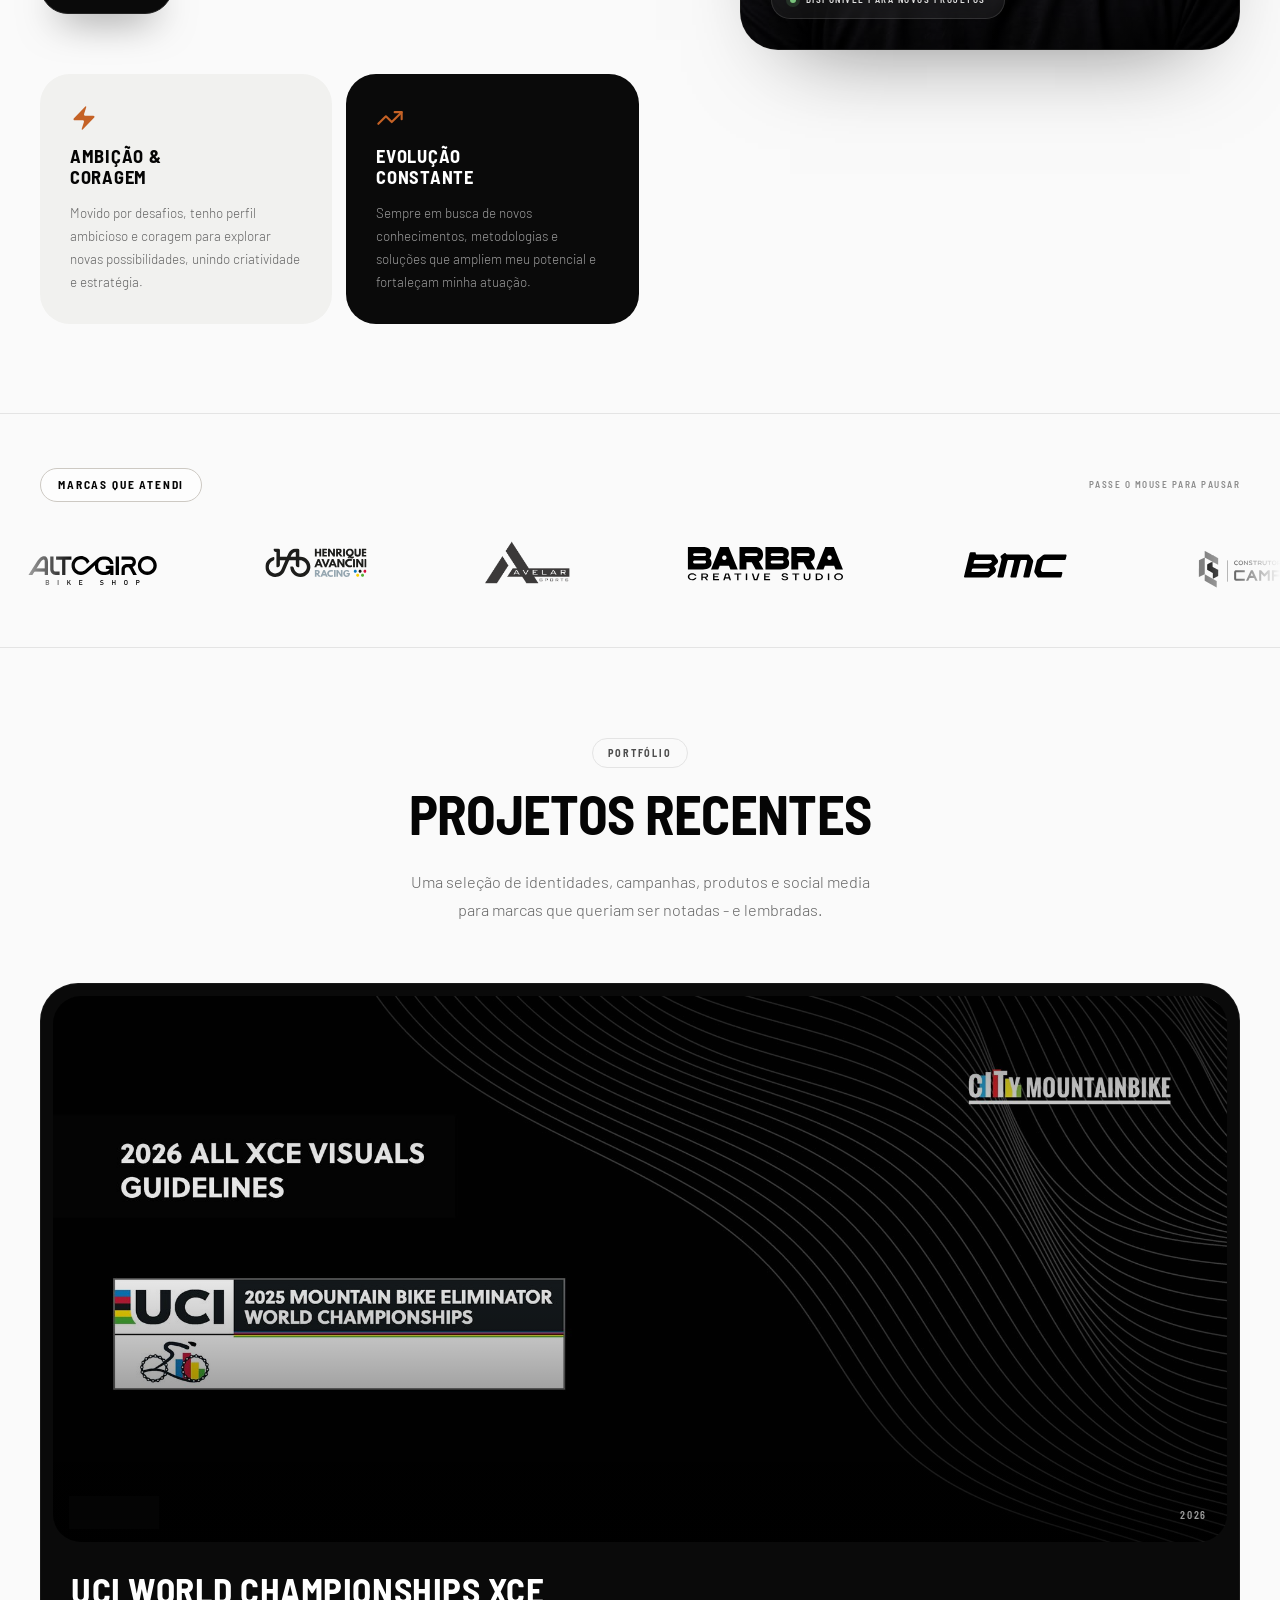
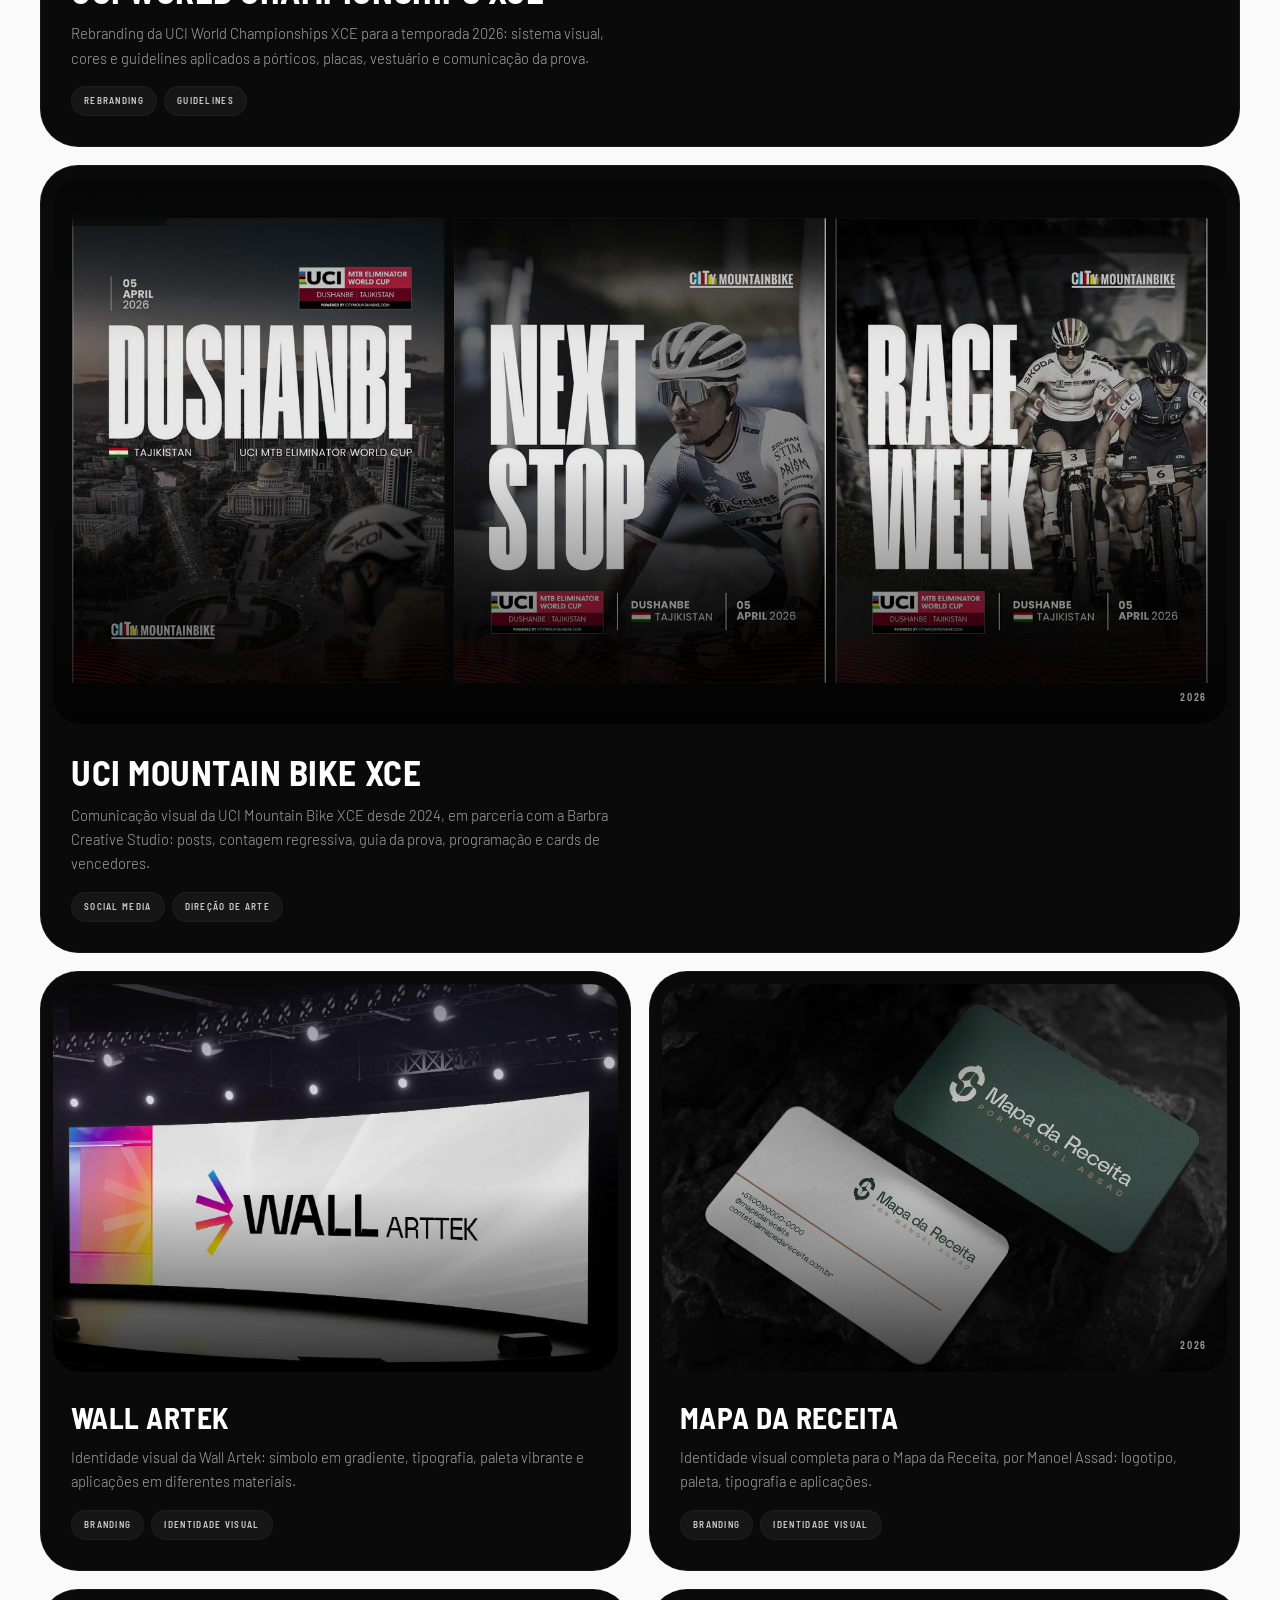
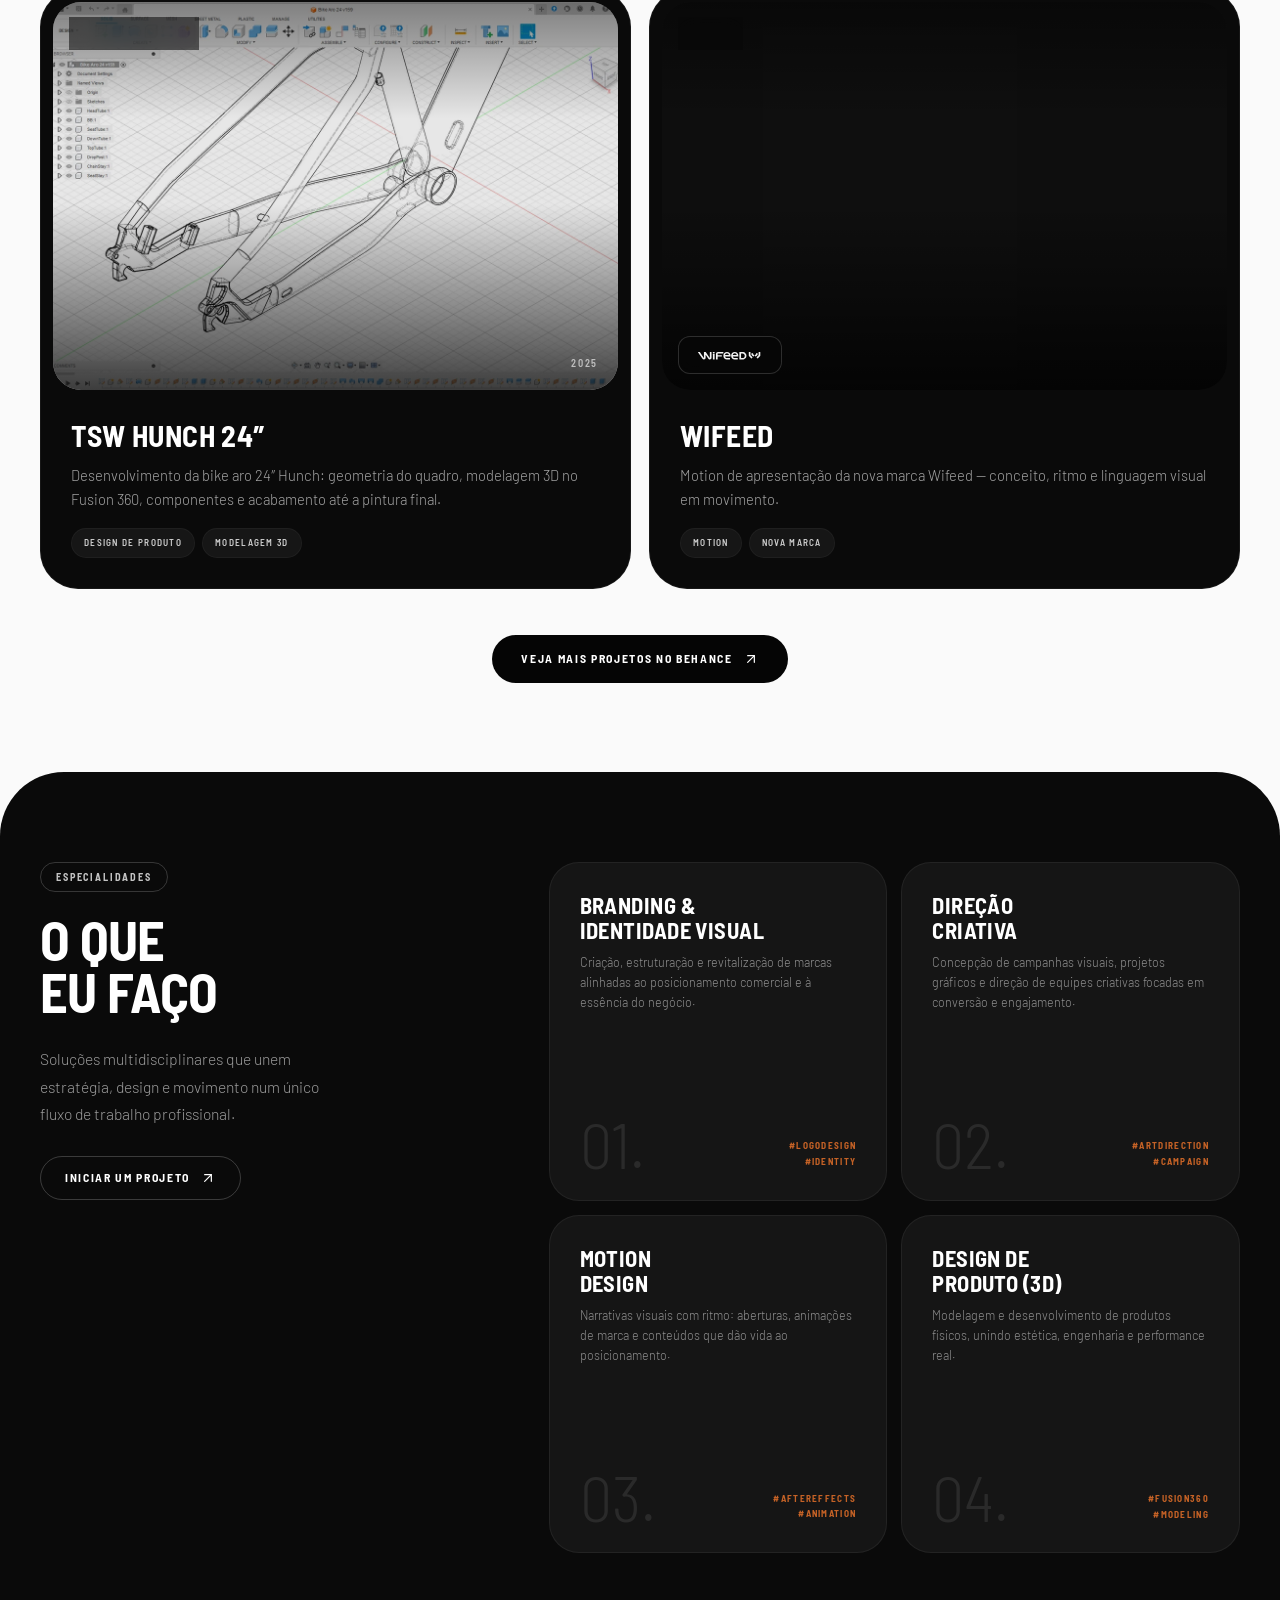
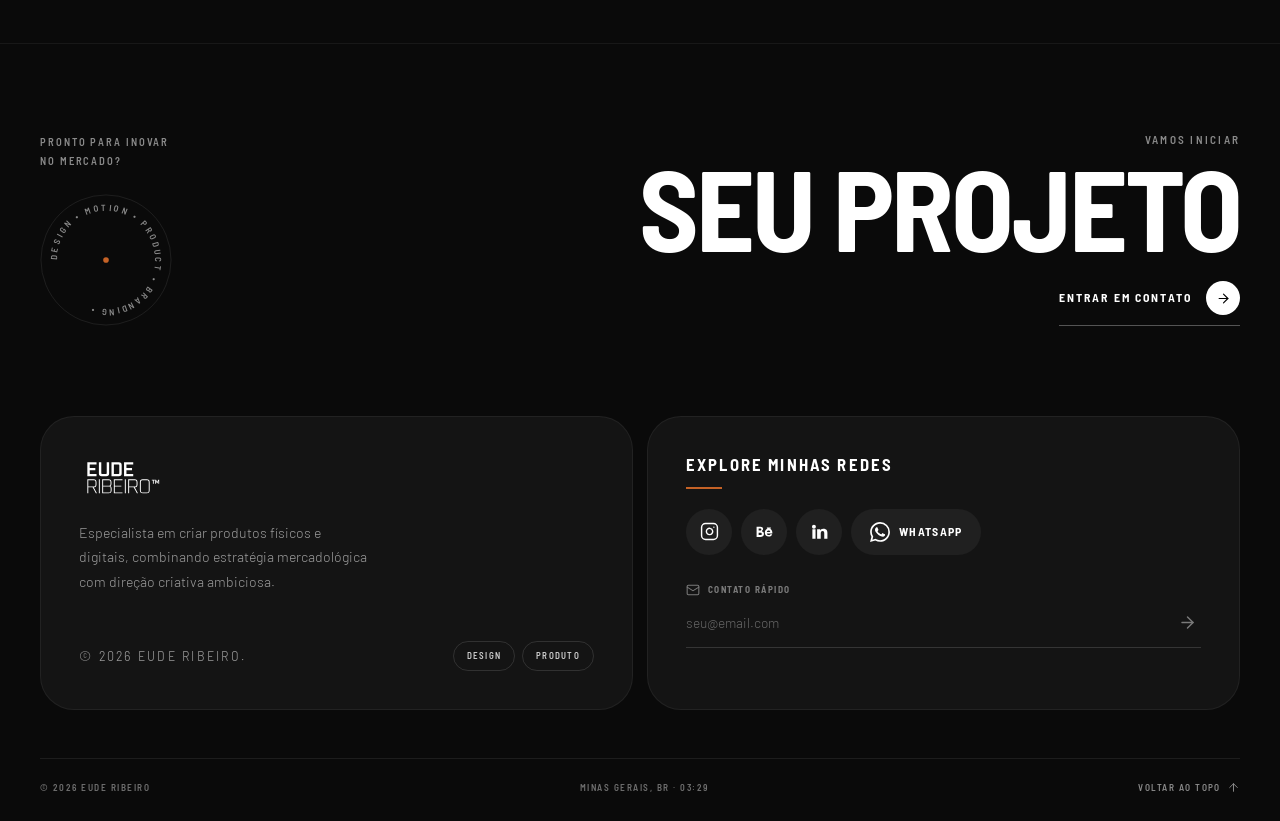
==== commit 05576d99: "Update meta description for portfolio" ====
--- a/index.html
+++ b/index.html
@@ -4,7 +4,7 @@
   <meta charset="utf-8" />
   <meta name="viewport" content="width=device-width, initial-scale=1" />
   <title>Eude Ribeiro — Designer, Motion &amp; Product Dev.</title>
-  <meta name="description" content="Portfólio de Eude Ribeiro — designer, motion designer e desenvolvedor de produtos. Mais de 12 anos criando identidades, campanhas e produtos para marcas nacionais e internacionais." />
+  <meta name="description" content="Portfólio de Eude Ribeiro — designer, motion designer e desenvolvedor de produtos. Do conceito à execução, crio identidades e movimento para marcas no Brasil e no mundo." />
   <meta name="author" content="Eude Ribeiro" />
   <meta name="robots" content="index, follow" />
   <meta name="theme-color" content="#FAFAFA" />
